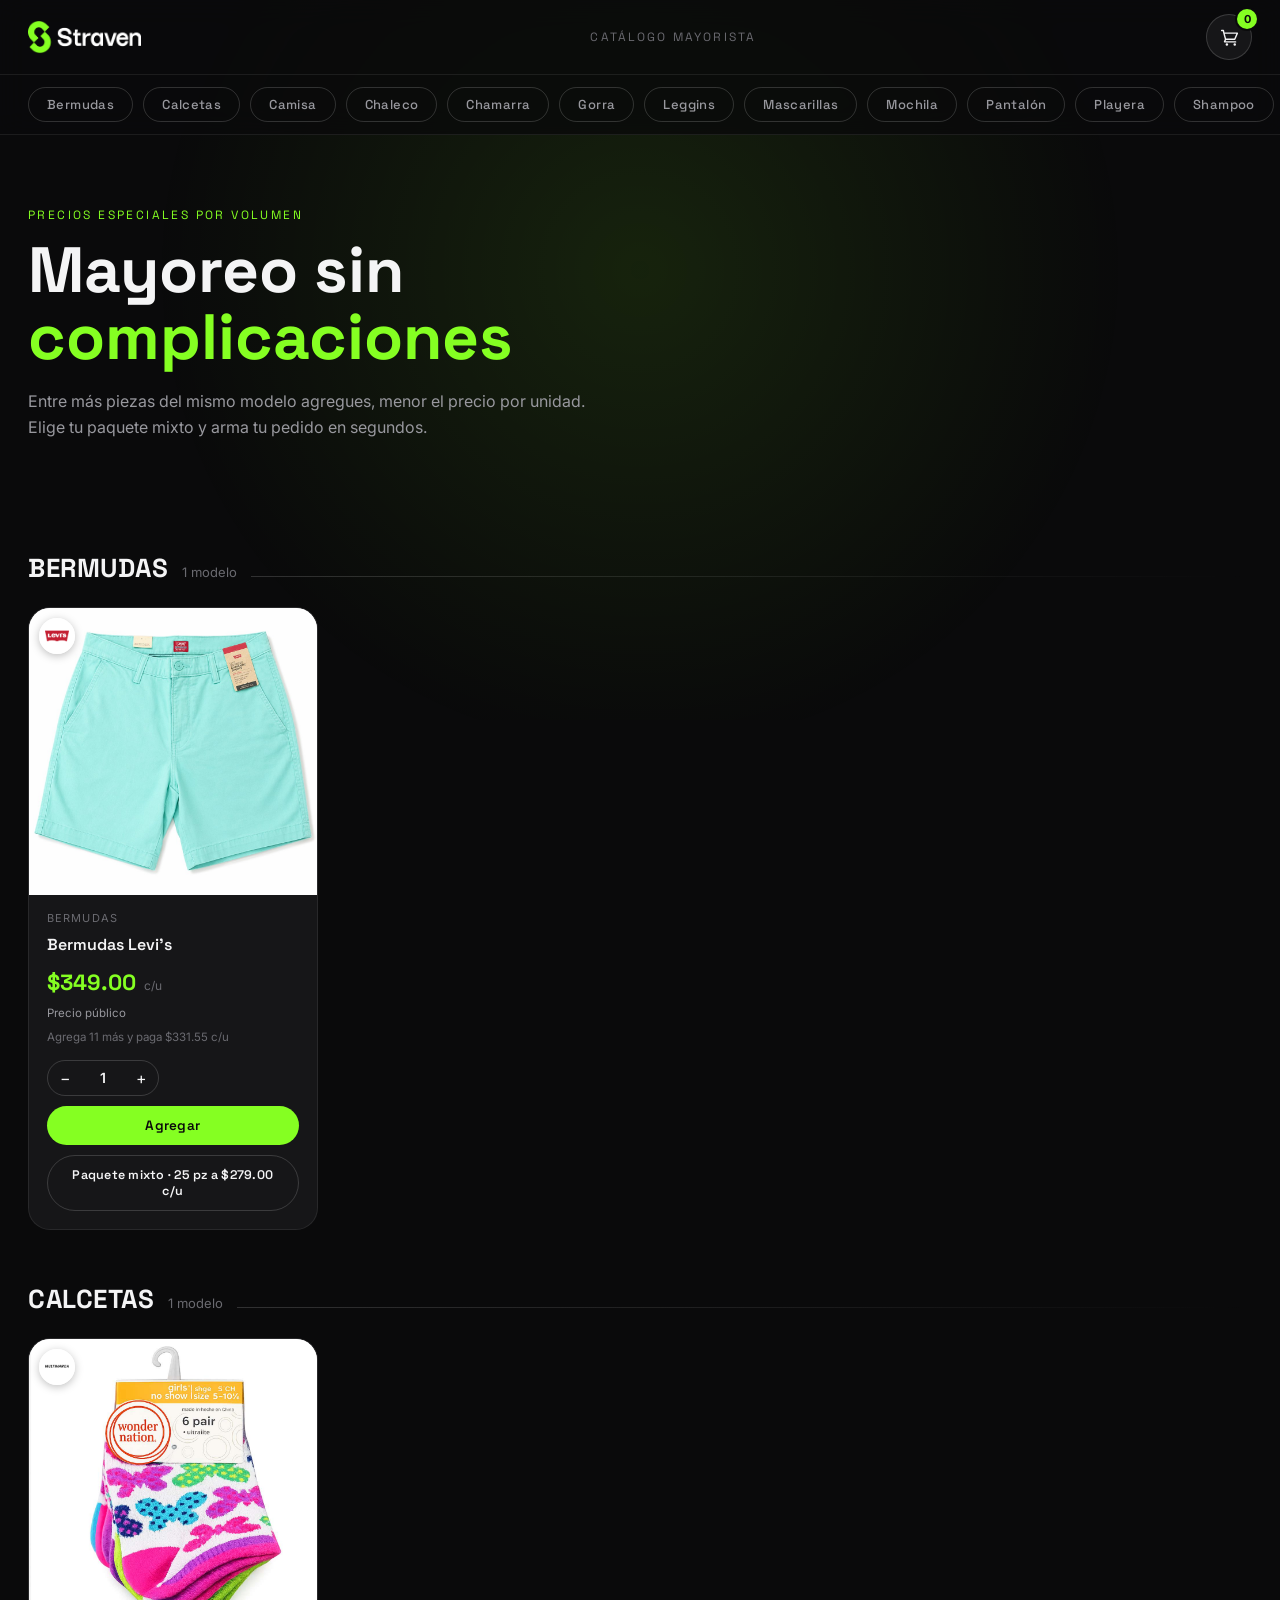
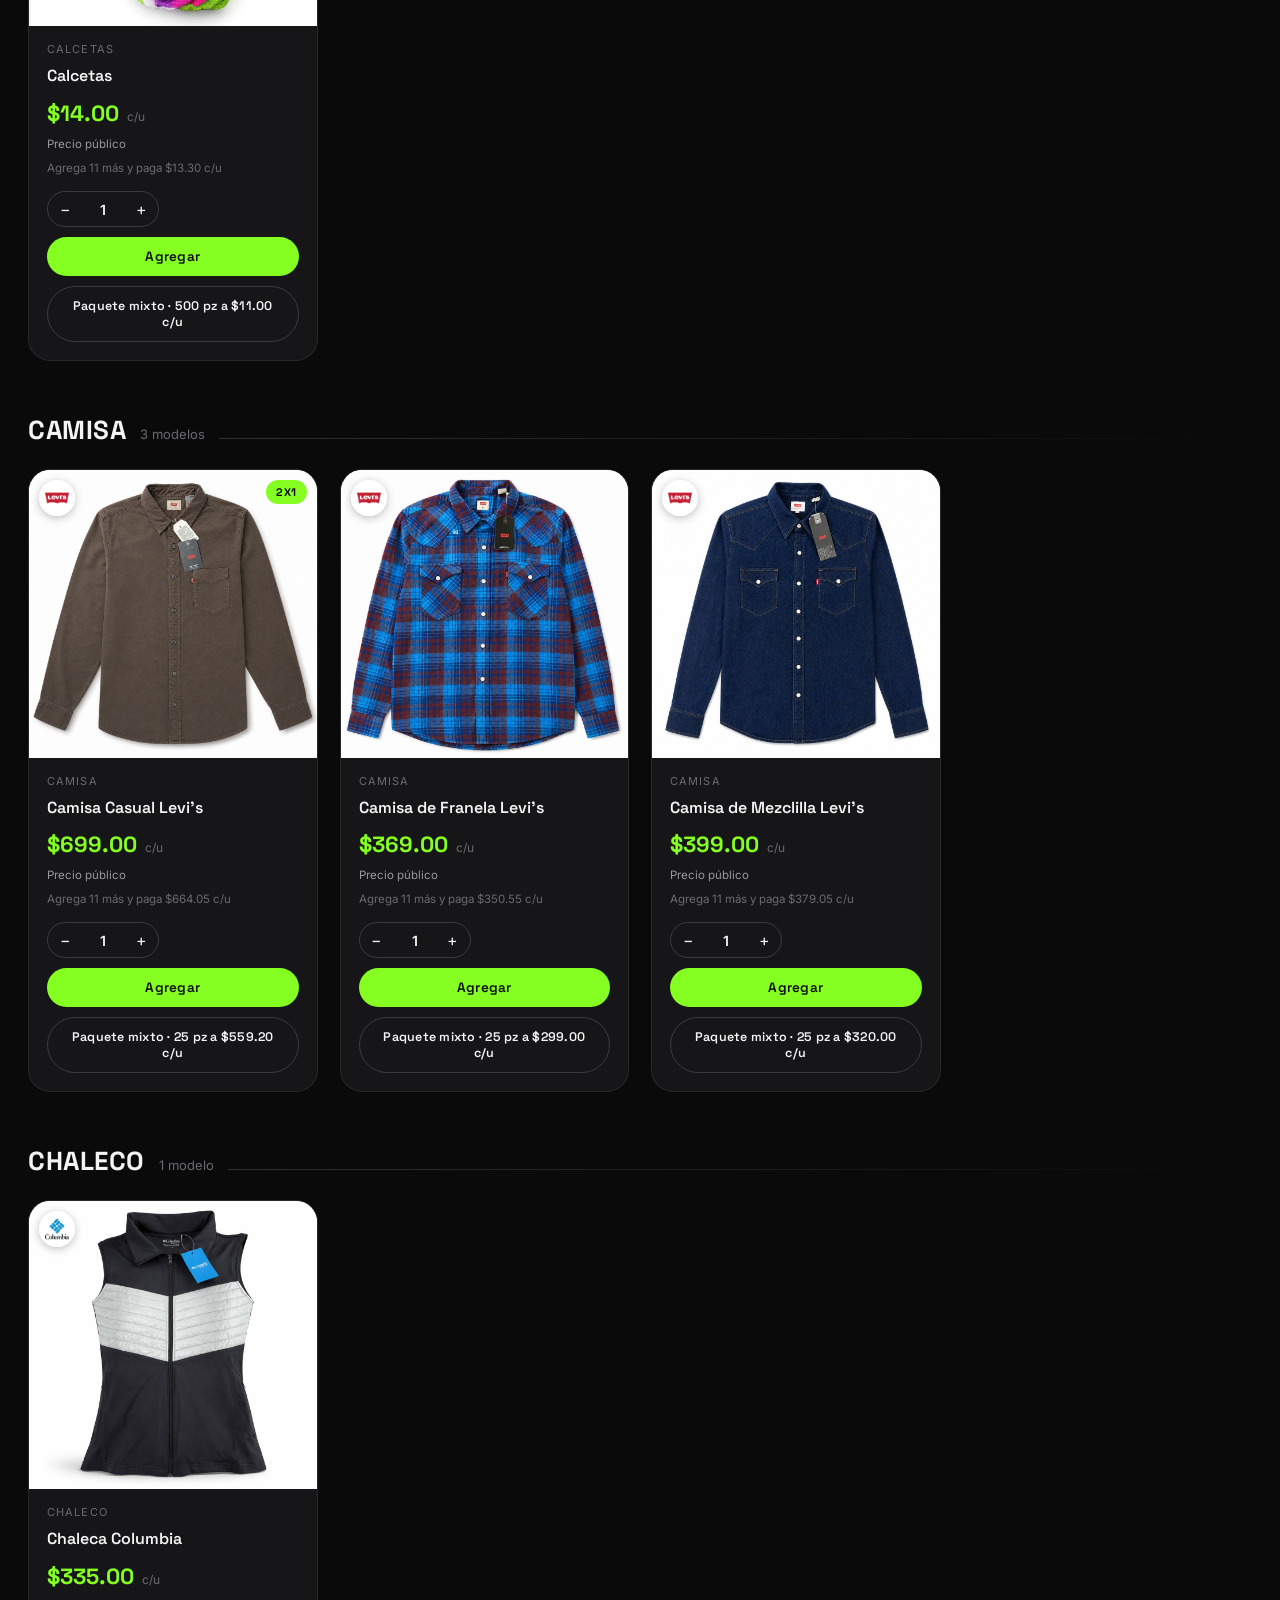
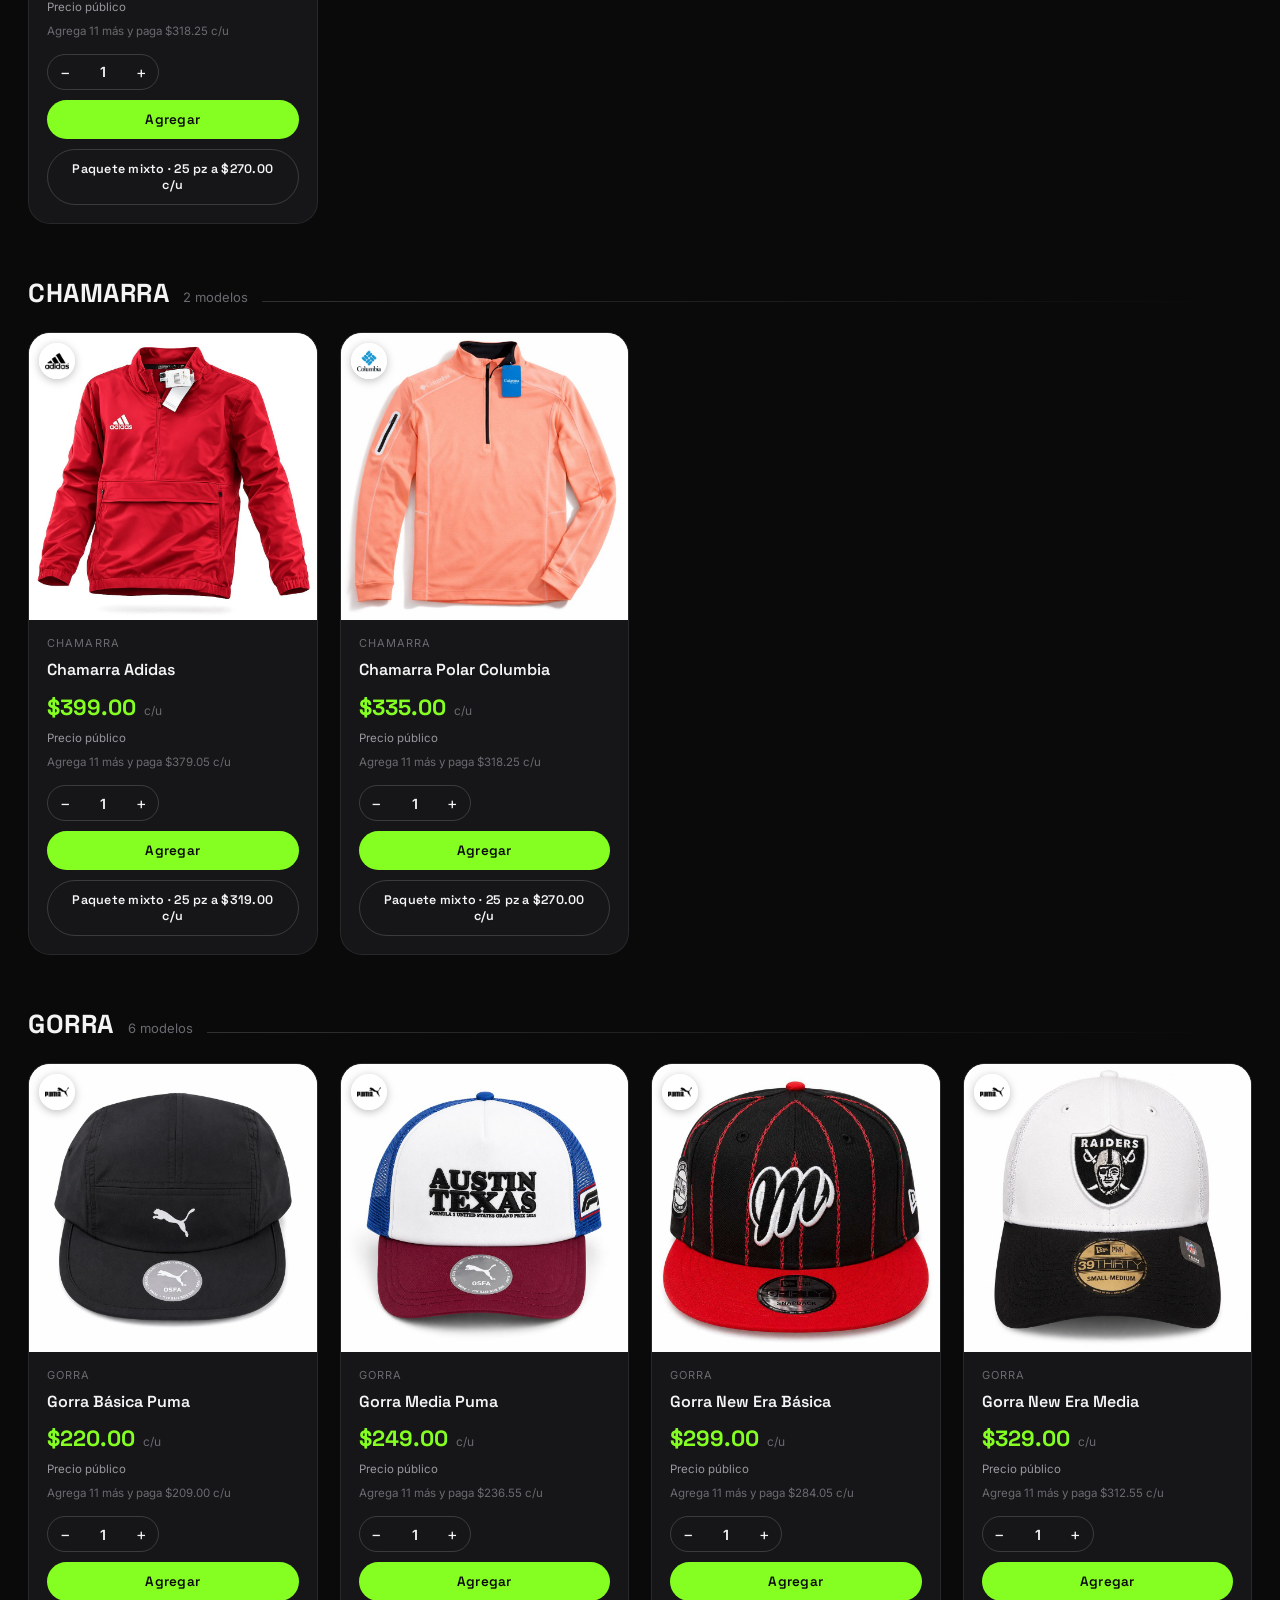
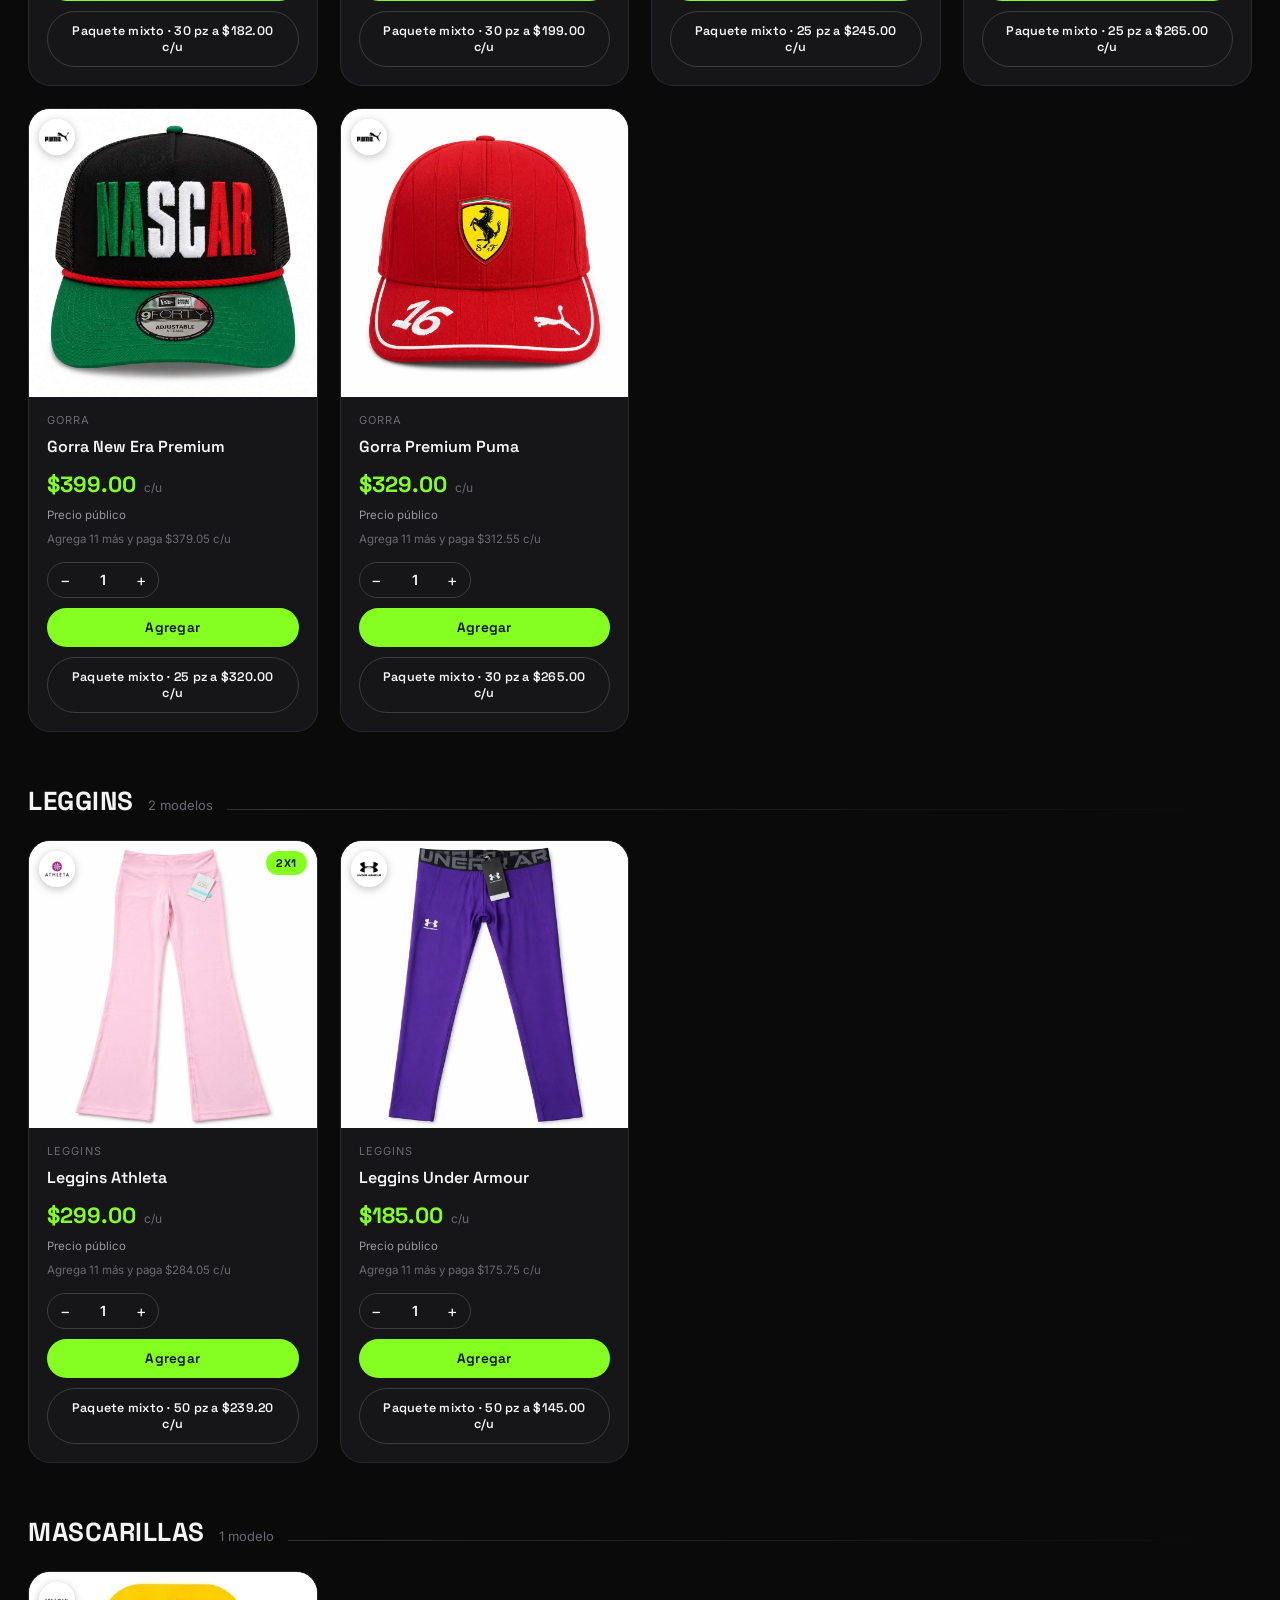
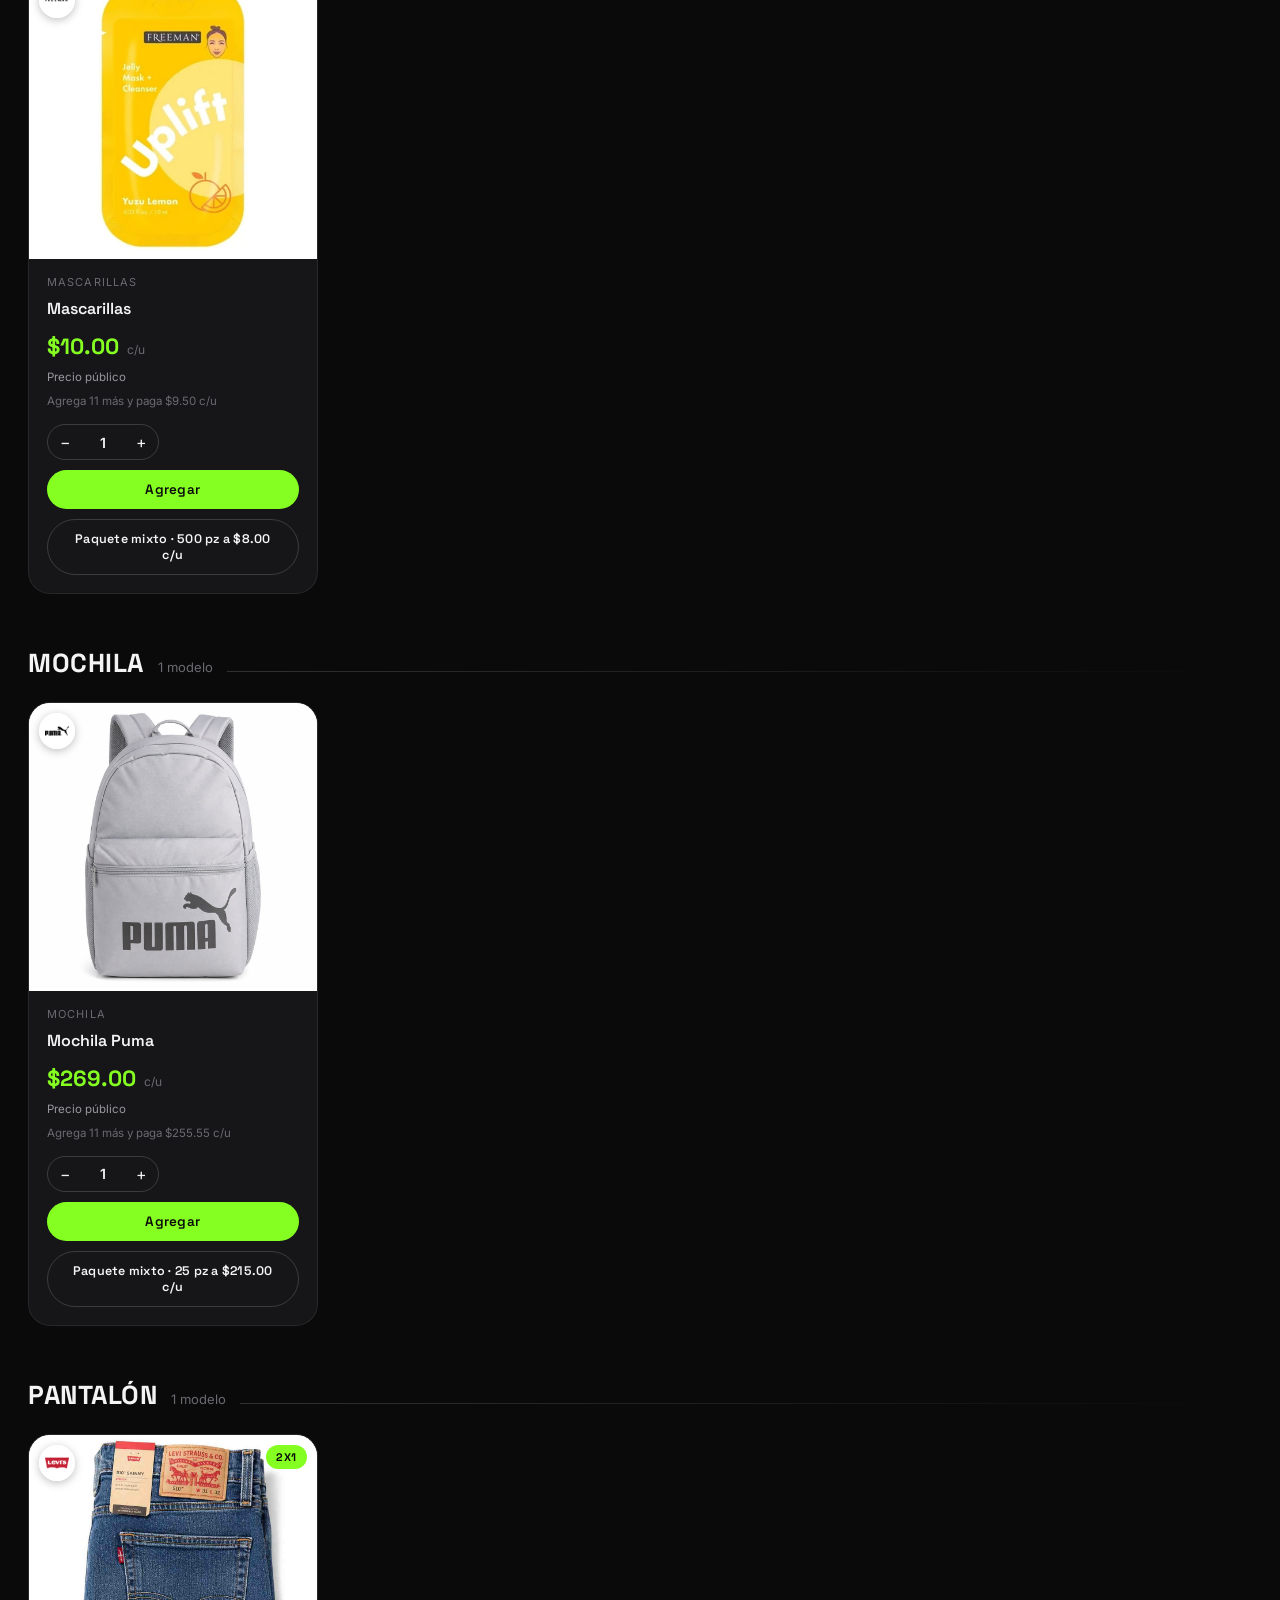
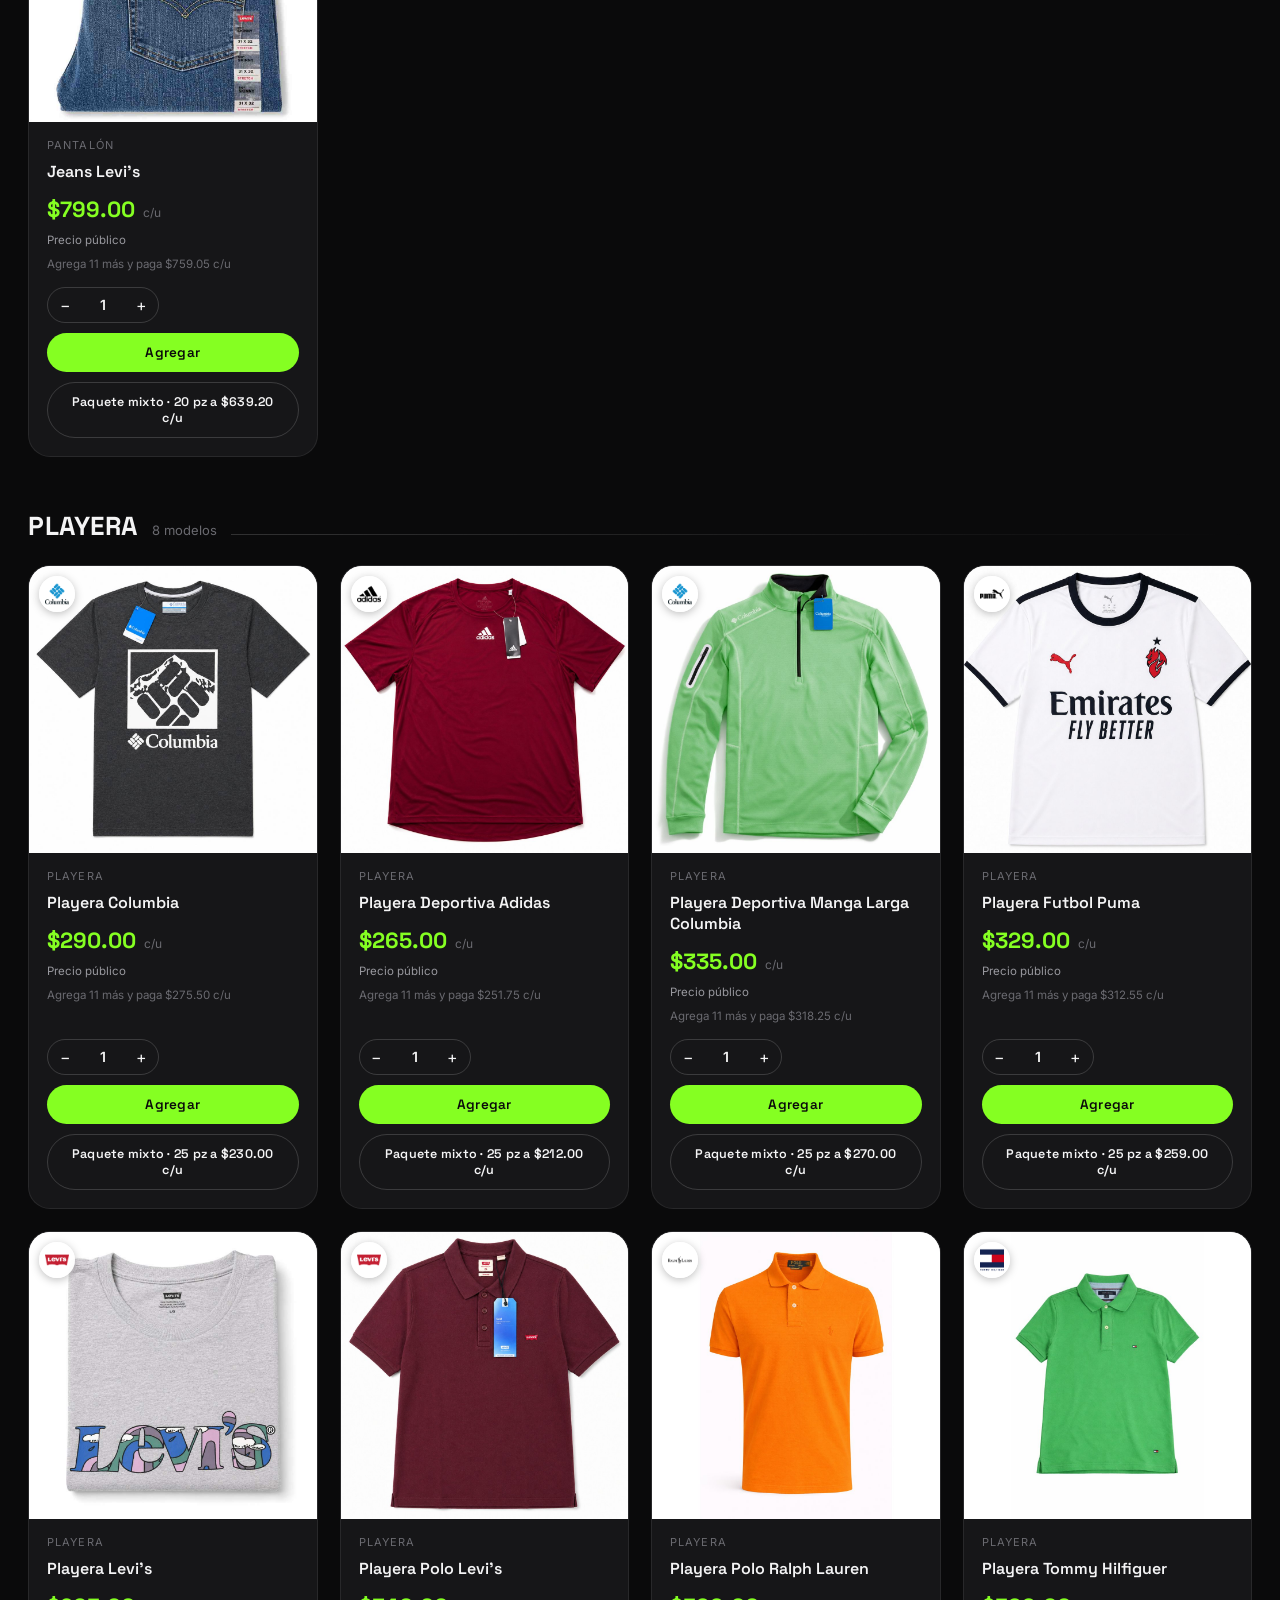
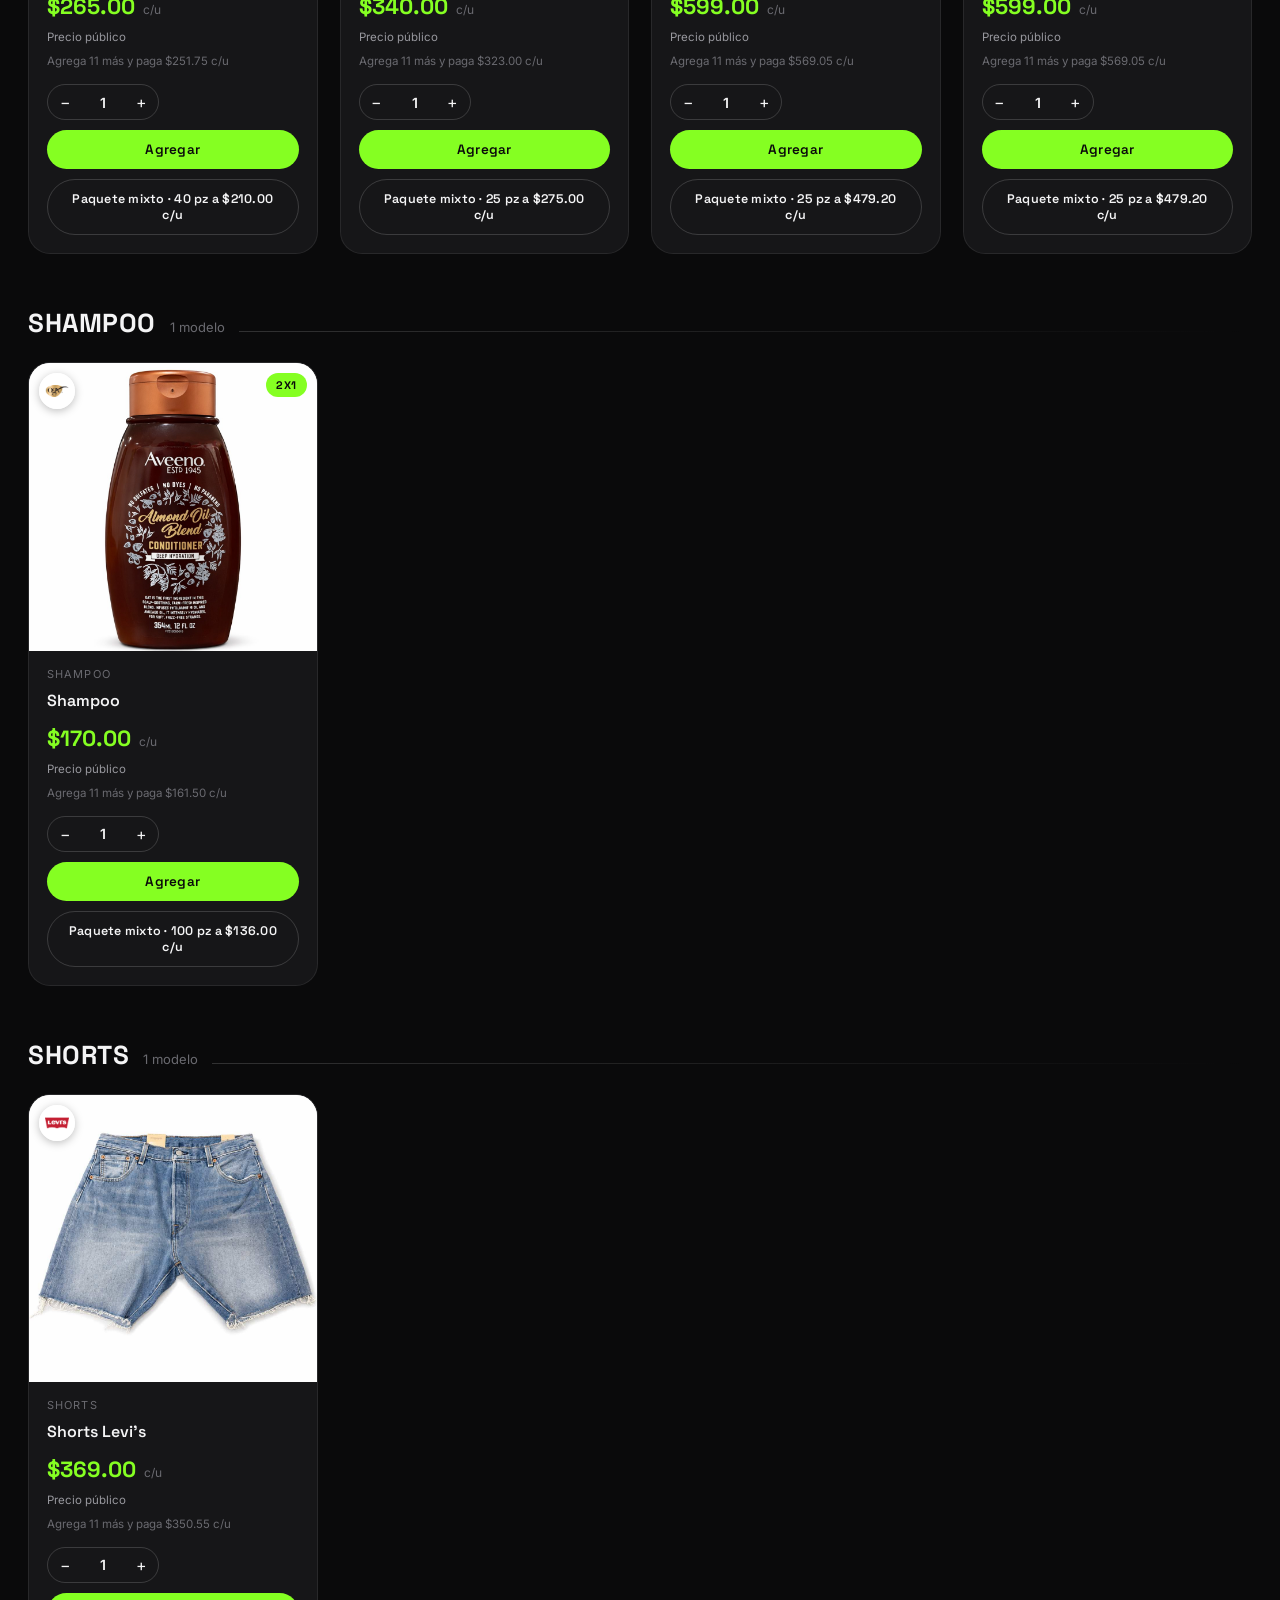
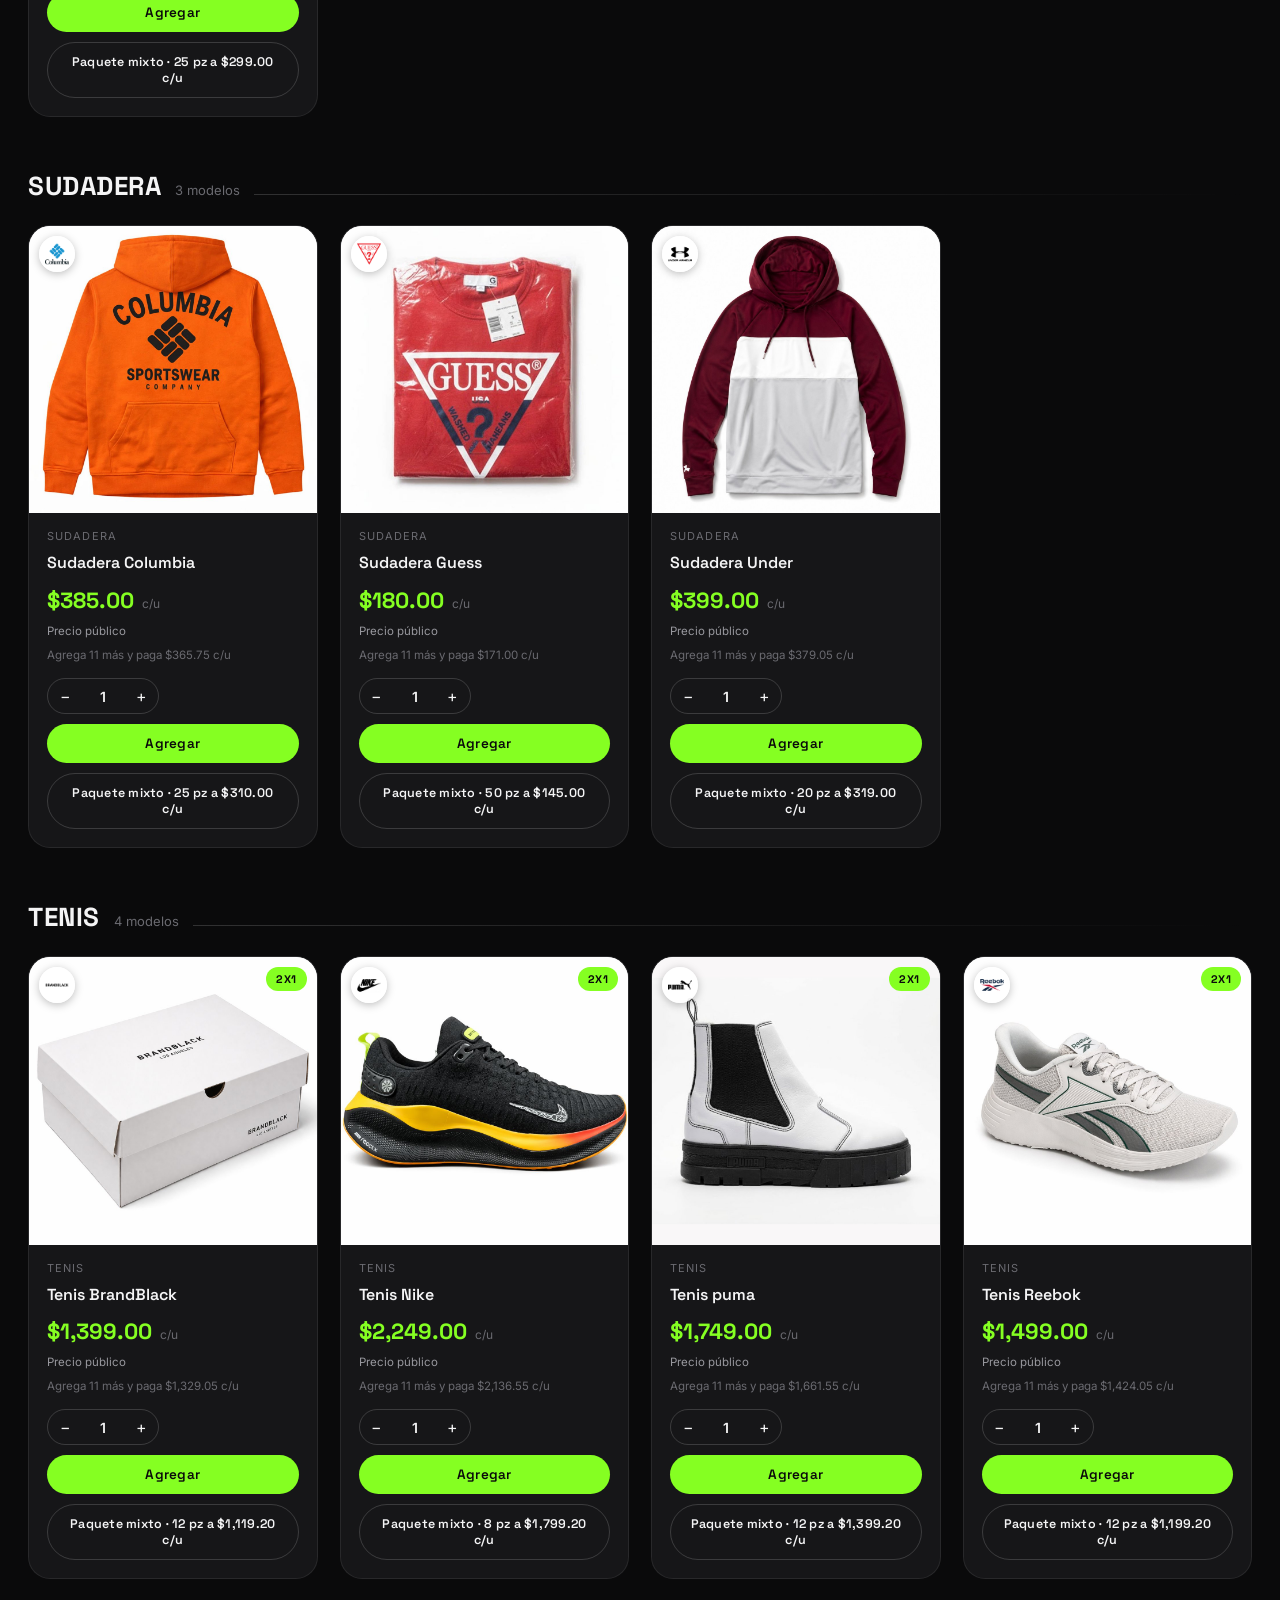
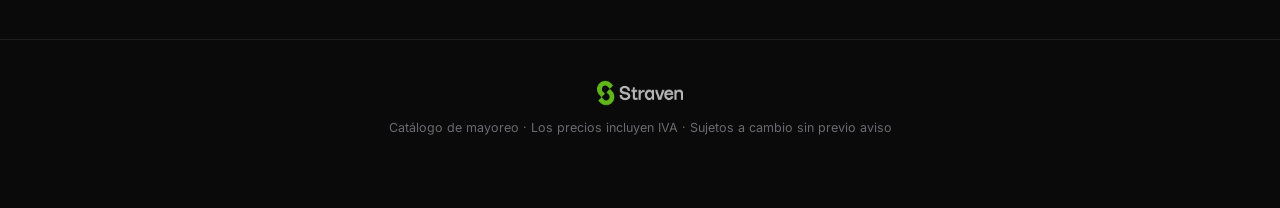
==== index.html @ e2a7aacb "Sitio Straven: catálogo mayorista completo" ====
<!DOCTYPE html>
<html lang="es">
<head>
<meta charset="UTF-8">
<meta name="viewport" content="width=device-width, initial-scale=1.0">
<title>Straven — Catálogo Mayorista</title>
<link rel="icon" href="imgs/logo.webp">
<link rel="preconnect" href="https://fonts.googleapis.com">
<link rel="preconnect" href="https://fonts.gstatic.com" crossorigin>
<link href="https://fonts.googleapis.com/css2?family=Space+Grotesk:wght@400;500;600;700&family=Inter:wght@400;500;600;700;800&display=swap" rel="stylesheet">
<link rel="stylesheet" href="css/styles.css">
</head>
<body>

<!-- ===== HEADER ===== -->
<header class="site-header" id="top">
  <div class="header-inner">
    <a href="#top" class="brand">
      <img src="imgs/logo.webp" alt="Straven" class="brand-logo">
    </a>
    <div class="header-tagline">Catálogo Mayorista</div>
    <div class="header-actions">
      <button class="cart-toggle" id="cartToggle" aria-label="Abrir carrito">
        <svg viewBox="0 0 24 24" fill="none" xmlns="http://www.w3.org/2000/svg" class="cart-icon">
          <path d="M3 4H5L5.6 7M5.6 7H21L18 14H7.5M5.6 7L7.5 14M7.5 14L6.3 17H19" stroke="currentColor" stroke-width="1.6" stroke-linecap="round" stroke-linejoin="round"/>
          <circle cx="9" cy="20" r="1.4" fill="currentColor"/>
          <circle cx="18" cy="20" r="1.4" fill="currentColor"/>
        </svg>
        <span class="cart-count" id="cartCount">0</span>
      </button>
    </div>
  </div>
  <nav class="cat-nav" id="catNav" aria-label="Categorías">
    <div class="cat-nav-inner" id="catNavInner"></div>
  </nav>
</header>

<!-- ===== HERO ===== -->
<section class="hero">
  <div class="hero-content">
    <p class="hero-kicker">Precios especiales por volumen</p>
    <h1 class="hero-title">Mayoreo sin <span class="accent">complicaciones</span></h1>
    <p class="hero-sub">Entre más piezas del mismo modelo agregues, menor el precio por unidad. Elige tu paquete mixto y arma tu pedido en segundos.</p>
  </div>
</section>

<!-- ===== CATALOG ===== -->
<main id="catalog"></main>

<!-- ===== FOOTER ===== -->
<footer class="site-footer">
  <img src="imgs/logo.webp" alt="Straven" class="footer-logo">
  <p>Catálogo de mayoreo · Los precios incluyen IVA · Sujetos a cambio sin previo aviso</p>
</footer>

<!-- ===== PRODUCT MODAL ===== -->
<div class="modal-overlay" id="modalOverlay">
  <div class="modal" id="productModal" role="dialog" aria-modal="true">
    <button class="modal-close" id="modalClose" aria-label="Cerrar">&times;</button>
    <div class="modal-grid">
      <div class="modal-gallery">
        <div class="gallery-main">
          <button class="gallery-arrow gallery-arrow-left" id="galleryPrev" aria-label="Anterior">&#8249;</button>
          <img src="" alt="" id="galleryMainImg">
          <button class="gallery-arrow gallery-arrow-right" id="galleryNext" aria-label="Siguiente">&#8250;</button>
        </div>
        <div class="gallery-thumbs" id="galleryThumbs"></div>
      </div>
      <div class="modal-info">
        <div class="modal-brand-row">
          <img src="" alt="" id="modalBrandLogo" class="modal-brand-logo">
          <span class="modal-category" id="modalCategory"></span>
        </div>
        <h2 class="modal-title" id="modalTitle"></h2>
        <span class="modal-promo" id="modalPromo"></span>

        <table class="price-tiers" id="priceTiers">
          <tbody></tbody>
        </table>

        <div class="modal-current-price">
          <span class="modal-price-label">Tu precio actual</span>
          <span class="modal-price-value" id="modalCurrentPrice">$0.00 <small>c/u</small></span>
        </div>
        <p class="modal-upsell" id="modalUpsell"></p>

        <div class="modal-qty-row">
          <div class="stepper">
            <button class="step-btn" id="modalQtyMinus" aria-label="Restar">−</button>
            <input type="number" id="modalQtyInput" value="1" min="1">
            <button class="step-btn" id="modalQtyPlus" aria-label="Sumar">+</button>
          </div>
          <button class="btn btn-primary" id="modalAddBtn">Agregar al carrito</button>
        </div>

        <button class="btn btn-mixed" id="modalMixedBtn"></button>
      </div>
    </div>
  </div>
</div>

<!-- ===== CART DRAWER ===== -->
<div class="cart-overlay" id="cartOverlay"></div>
<aside class="cart-drawer" id="cartDrawer" aria-label="Carrito de compras">
  <div class="cart-header">
    <h2>Tu pedido</h2>
    <button class="cart-close" id="cartClose" aria-label="Cerrar carrito">&times;</button>
  </div>
  <div class="cart-items" id="cartItems">
    <div class="cart-empty" id="cartEmpty">
      <p>Tu carrito está vacío.</p>
      <p class="cart-empty-sub">Agrega productos para armar tu pedido de mayoreo.</p>
    </div>
  </div>
  <div class="cart-footer">
    <div class="cart-total-row">
      <span>Total</span>
      <span id="cartTotal">$0.00</span>
    </div>
    <button class="btn btn-primary btn-block" id="cartWhatsappBtn">Enviar pedido por WhatsApp</button>
    <button class="btn-text" id="cartClearBtn">Vaciar carrito</button>
  </div>
</aside>

<div class="toast" id="toast"></div>

<script src="js/data.js"></script>
<script src="js/app.js"></script>
</body>
</html>
---- css/styles.css ----
/* ============================================================
   STRAVEN — Catálogo Mayorista — Premium Dark Theme
   ============================================================ */

:root{
  --bg: #0a0a0b;
  --bg-soft: #111113;
  --card: #16161850;
  --card-solid: #161618;
  --border: rgba(255,255,255,0.08);
  --border-strong: rgba(255,255,255,0.16);
  --text: #f4f4f5;
  --text-dim: #98989e;
  --text-faint: #6a6a70;
  --accent: #85ff22;
  --accent-dim: #85ff221a;
  --accent-glow: #85ff2255;
  --danger: #ff4d4d;
  --radius-lg: 22px;
  --radius-md: 14px;
  --radius-sm: 9px;
  --font-display: 'Space Grotesk', 'Inter', sans-serif;
  --font-body: 'Inter', sans-serif;
}

*{ box-sizing: border-box; }
html{ scroll-behavior: smooth; }
body{
  margin:0;
  background: var(--bg);
  color: var(--text);
  font-family: var(--font-body);
  -webkit-font-smoothing: antialiased;
  overflow-x: hidden;
}
img{ max-width:100%; display:block; }
a{ color: inherit; text-decoration:none; }
button{ font-family: inherit; cursor:pointer; }

/* subtle noise / glow backdrop */
body::before{
  content:"";
  position: fixed;
  top:-20%; left:50%;
  width:1200px; height:900px;
  transform: translateX(-50%);
  background: radial-gradient(circle, var(--accent-dim) 0%, transparent 65%);
  pointer-events:none;
  z-index:0;
}

/* ===================== HEADER ===================== */
.site-header{
  position: sticky; top:0; z-index: 60;
  background: rgba(10,10,11,0.82);
  backdrop-filter: blur(14px) saturate(140%);
  border-bottom: 1px solid var(--border);
}
.header-inner{
  max-width: 1320px; margin:0 auto;
  display:flex; align-items:center; justify-content:space-between;
  padding: 14px 28px;
  gap: 20px;
}
.brand{ display:flex; align-items:center; }
.brand-logo{ height: 34px; width:auto; }
.header-tagline{
  font-family: var(--font-display);
  font-size: 12px; letter-spacing: 0.18em; text-transform: uppercase;
  color: var(--text-faint);
  display:none;
}
@media(min-width:720px){ .header-tagline{ display:block; } }

.header-actions{ display:flex; align-items:center; gap:14px; }
.cart-toggle{
  position:relative;
  background: var(--card-solid);
  border:1px solid var(--border-strong);
  border-radius: 999px;
  width:46px; height:46px;
  display:flex; align-items:center; justify-content:center;
  color: var(--text);
  transition: border-color .2s, transform .15s;
}
.cart-toggle:hover{ border-color: var(--accent); transform: translateY(-1px); }
.cart-icon{ width:21px; height:21px; }
.cart-count{
  position:absolute; top:-6px; right:-6px;
  background: var(--accent); color:#0a0a0b;
  font-size:11px; font-weight:700;
  width:20px; height:20px; border-radius:50%;
  display:flex; align-items:center; justify-content:center;
  box-shadow: 0 0 0 2px var(--bg);
}

.cat-nav{
  border-top: 1px solid var(--border);
  overflow-x:auto;
  scrollbar-width:none;
}
.cat-nav::-webkit-scrollbar{ display:none; }
.cat-nav-inner{
  max-width:1320px; margin:0 auto;
  display:flex; gap:10px;
  padding: 12px 28px;
  white-space:nowrap;
}
.cat-pill{
  font-family: var(--font-display);
  font-size: 13px; font-weight:500;
  letter-spacing:.03em;
  padding: 8px 18px;
  border-radius:999px;
  border:1px solid var(--border-strong);
  color: var(--text-dim);
  background: transparent;
  transition: all .18s;
  flex-shrink:0;
}
.cat-pill:hover{ color: var(--text); border-color: var(--text-dim); }
.cat-pill.active{
  background: var(--accent);
  color: #0a0a0b;
  border-color: var(--accent);
}

/* ===================== HERO ===================== */
.hero{
  position:relative; z-index:1;
  max-width: 1320px; margin: 0 auto;
  padding: 72px 28px 48px;
}
.hero-kicker{
  font-family: var(--font-display);
  text-transform: uppercase; letter-spacing:.2em; font-size:12px;
  color: var(--accent); margin:0 0 14px;
}
.hero-title{
  font-family: var(--font-display);
  font-size: clamp(34px, 6vw, 64px);
  line-height:1.05; font-weight:700;
  margin: 0 0 18px; max-width: 820px;
}
.hero-title .accent{ color: var(--accent); }
.hero-sub{
  color: var(--text-dim); font-size: 16px; line-height:1.6;
  max-width: 560px; margin:0;
}

/* ===================== CATALOG / SECTIONS ===================== */
#catalog{ position:relative; z-index:1; max-width:1320px; margin:0 auto; padding: 10px 28px 60px; }
.cat-section{ padding-top: 52px; scroll-margin-top: 130px; }
.cat-section-head{
  display:flex; align-items:baseline; gap:14px;
  margin-bottom: 22px;
}
.cat-section-title{
  font-family: var(--font-display);
  font-size: 26px; font-weight:700; text-transform:uppercase; letter-spacing:.02em;
  margin:0;
}
.cat-section-count{ color: var(--text-faint); font-size:13px; }
.cat-section-rule{ flex:1; height:1px; background: linear-gradient(90deg, var(--border-strong), transparent); }

.product-grid{
  display:grid;
  grid-template-columns: repeat(auto-fill, minmax(252px, 1fr));
  gap: 22px;
}

/* ===================== PRODUCT CARD ===================== */
.product-card{
  background: var(--card-solid);
  border:1px solid var(--border);
  border-radius: var(--radius-lg);
  overflow:hidden;
  transition: transform .22s ease, border-color .22s ease, box-shadow .22s ease;
  display:flex; flex-direction:column;
}
.product-card:hover{
  transform: translateY(-5px);
  border-color: var(--accent-glow);
  box-shadow: 0 18px 40px -12px rgba(0,0,0,0.6), 0 0 0 1px var(--accent-glow);
}
.card-media{
  position:relative;
  background: #ffffff;
  aspect-ratio: 1/1;
  cursor:pointer;
  overflow:hidden;
}
.card-media img{
  width:100%; height:100%; object-fit:contain;
  transition: transform .35s ease;
}
.product-card:hover .card-media img{ transform: scale(1.045); }

.badge-brand{
  position:absolute; top:10px; left:10px;
  background: rgba(255,255,255,0.92);
  border-radius: 999px;
  width:36px; height:36px;
  display:flex; align-items:center; justify-content:center;
  padding:6px;
  box-shadow: 0 2px 8px rgba(0,0,0,0.25);
}
.badge-brand img{ width:100%; height:100%; object-fit:contain; }

.badge-promo{
  position:absolute; top:10px; right:10px;
  background: var(--accent);
  color:#0a0a0b;
  font-family: var(--font-display);
  font-weight:700; font-size:11px; letter-spacing:.04em;
  padding: 5px 10px;
  border-radius: 999px;
  text-transform:uppercase;
}

.card-body{ padding: 16px 18px 18px; display:flex; flex-direction:column; gap:10px; flex:1; }
.card-category{ font-size:11px; text-transform:uppercase; letter-spacing:.1em; color: var(--text-faint); }
.card-title{
  font-family: var(--font-display); font-weight:600; font-size:16px;
  margin:0; cursor:pointer; line-height:1.3;
}
.card-title:hover{ color: var(--accent); }

.card-price-row{ display:flex; align-items:baseline; gap:8px; margin-top:2px; }
.card-price{ font-family: var(--font-display); font-size:22px; font-weight:700; color: var(--accent); }
.card-price-unit{ font-size:12px; color: var(--text-faint); }
.card-price-tier{ font-size:11.5px; color: var(--text-dim); margin:0; }
.card-upsell{ font-size:11.5px; color: var(--text-faint); margin:0; min-height:14px; }

.card-actions{ margin-top:auto; display:flex; flex-direction:column; gap:10px; padding-top:6px; }
.stepper{
  display:flex; align-items:center;
  border:1px solid var(--border-strong);
  border-radius: 999px;
  overflow:hidden;
  width: fit-content;
}
.step-btn{
  background:transparent; border:none; color: var(--text);
  width:34px; height:34px; font-size:16px;
  display:flex; align-items:center; justify-content:center;
  transition: background .15s;
}
.step-btn:hover{ background: var(--border); }
.stepper input{
  width:42px; text-align:center; background:transparent; border:none; color:var(--text);
  font-family: var(--font-body); font-size:14px; font-weight:600;
  -moz-appearance: textfield;
}
.stepper input::-webkit-outer-spin-button,
.stepper input::-webkit-inner-spin-button{ -webkit-appearance:none; margin:0; }

.card-buttons{ display:flex; gap:8px; }

.btn{
  font-family: var(--font-display);
  font-weight:600; font-size:13.5px; letter-spacing:.02em;
  border-radius:999px; border:none;
  padding: 11px 18px;
  transition: transform .15s, box-shadow .15s, background .15s;
}
.btn-primary{ background: var(--accent); color:#0a0a0b; flex:1; }
.btn-primary:hover{ box-shadow: 0 6px 18px -4px var(--accent-glow); transform: translateY(-1px); }
.btn-mixed{
  background: transparent; color: var(--text);
  border:1px solid var(--border-strong);
  width:100%; text-align:center;
  font-size:12.5px;
}
.btn-mixed:hover{ border-color: var(--accent); color: var(--accent); }
.btn-block{ width:100%; }
.btn-text{
  background:none; border:none; color: var(--text-faint);
  font-size:12.5px; text-decoration:underline;
  width:100%; text-align:center; padding: 8px;
}
.btn-text:hover{ color: var(--text-dim); }

/* ===================== FOOTER ===================== */
.site-footer{
  position:relative; z-index:1;
  border-top:1px solid var(--border);
  padding: 40px 28px 60px;
  text-align:center;
  color: var(--text-faint);
  font-size:12.5px;
}
.footer-logo{ height:26px; margin:0 auto 14px; opacity:.7; }

/* ===================== MODAL ===================== */
.modal-overlay{
  position:fixed; inset:0; z-index:100;
  background: rgba(5,5,6,0.78);
  backdrop-filter: blur(6px);
  display:flex; align-items:center; justify-content:center;
  padding: 24px;
  opacity:0; visibility:hidden;
  transition: opacity .25s ease;
}
.modal-overlay.open{ opacity:1; visibility:visible; }
.modal{
  background: var(--bg-soft);
  border:1px solid var(--border-strong);
  border-radius: var(--radius-lg);
  max-width: 980px; width:100%;
  max-height: 88vh;
  overflow:auto;
  position:relative;
  transform: translateY(18px) scale(.98);
  transition: transform .25s ease;
}
.modal-overlay.open .modal{ transform: translateY(0) scale(1); }
.modal-close{
  position:absolute; top:16px; right:16px; z-index:5;
  background: rgba(0,0,0,0.5); color:#fff;
  border:1px solid var(--border-strong);
  width:38px; height:38px; border-radius:50%;
  font-size:22px; line-height:1;
  display:flex; align-items:center; justify-content:center;
}
.modal-close:hover{ border-color: var(--accent); color: var(--accent); }

.modal-grid{ display:grid; grid-template-columns: 1.1fr 1fr; }
@media(max-width:760px){ .modal-grid{ grid-template-columns: 1fr; } }

.modal-gallery{ background:#fff; display:flex; flex-direction:column; }
.gallery-main{ position:relative; aspect-ratio:1/1; }
.gallery-main img{ width:100%; height:100%; object-fit:contain; }
.gallery-arrow{
  position:absolute; top:50%; transform:translateY(-50%);
  background: rgba(10,10,11,0.55); color:#fff;
  border:none; width:40px; height:40px; border-radius:50%;
  font-size:22px; display:flex; align-items:center; justify-content:center;
}
.gallery-arrow:hover{ background: var(--accent); color:#0a0a0b; }
.gallery-arrow-left{ left:12px; }
.gallery-arrow-right{ right:12px; }
.gallery-thumbs{
  display:flex; gap:8px; padding:12px; overflow-x:auto;
  background:#f4f4f4;
}
.gallery-thumbs img{
  width:58px; height:58px; object-fit:contain; background:#fff;
  border-radius:8px; border:2px solid transparent; cursor:pointer; flex-shrink:0;
}
.gallery-thumbs img.active{ border-color: var(--accent); }

.modal-info{ padding: 30px 32px 36px; display:flex; flex-direction:column; }
.modal-brand-row{ display:flex; align-items:center; gap:10px; margin-bottom:14px; }
.modal-brand-logo{ width:30px; height:30px; object-fit:contain; background:#fff; border-radius:50%; padding:5px; }
.modal-category{ font-size:11.5px; text-transform:uppercase; letter-spacing:.12em; color: var(--text-faint); }
.modal-title{ font-family: var(--font-display); font-size:26px; margin:0 0 6px; line-height:1.2; }
.modal-promo{
  display:inline-block; background: var(--accent); color:#0a0a0b;
  font-family: var(--font-display); font-weight:700; font-size:11px;
  padding:4px 10px; border-radius:999px; text-transform:uppercase;
  margin-bottom:16px;
}
.modal-promo:empty{ display:none; }

.price-tiers{ width:100%; border-collapse:collapse; margin: 6px 0 18px; font-size:13px; }
.price-tiers td{ padding:8px 4px; border-bottom:1px solid var(--border); color: var(--text-dim); }
.price-tiers td:last-child{ text-align:right; font-weight:600; color: var(--text); font-family: var(--font-display); }
.price-tiers tr.tier-active td{ color: var(--accent); }
.price-tiers tr.tier-active td:last-child{ color: var(--accent); }

.modal-current-price{
  display:flex; align-items:center; justify-content:space-between;
  background: var(--accent-dim);
  border:1px solid var(--accent-glow);
  border-radius: var(--radius-md);
  padding: 14px 18px; margin-bottom:8px;
}
.modal-price-label{ font-size:12.5px; color: var(--text-dim); }
.modal-price-value{ font-family: var(--font-display); font-size:24px; font-weight:700; color: var(--accent); }
.modal-price-value small{ font-size:12px; color: var(--text-faint); font-weight:400; }
.modal-upsell{ font-size:12px; color: var(--text-faint); margin: 0 0 20px; min-height:14px; }

.modal-qty-row{ display:flex; gap:12px; margin-bottom:12px; }
.modal-qty-row .stepper{ flex-shrink:0; }
.modal-qty-row input{ width:50px; }

/* ===================== CART DRAWER ===================== */
.cart-overlay{
  position:fixed; inset:0; z-index:90;
  background: rgba(5,5,6,0.6);
  opacity:0; visibility:hidden; transition: opacity .25s;
}
.cart-overlay.open{ opacity:1; visibility:visible; }

.cart-drawer{
  position:fixed; top:0; right:0; height:100vh; z-index:95;
  width: min(420px, 100vw);
  background: var(--bg-soft);
  border-left:1px solid var(--border-strong);
  display:flex; flex-direction:column;
  transform: translateX(100%);
  transition: transform .3s ease;
}
.cart-drawer.open{ transform: translateX(0); }

.cart-header{
  display:flex; align-items:center; justify-content:space-between;
  padding: 22px 24px; border-bottom:1px solid var(--border);
}
.cart-header h2{ font-family: var(--font-display); font-size:19px; margin:0; }
.cart-close{
  background:transparent; border:none; color: var(--text-dim); font-size:24px;
}
.cart-close:hover{ color: var(--accent); }

.cart-items{ flex:1; overflow-y:auto; padding: 10px 24px; }
.cart-empty{ text-align:center; padding: 60px 10px; color: var(--text-faint); }
.cart-empty p{ margin:4px 0; }
.cart-empty-sub{ font-size:12.5px; }

.cart-line{
  display:grid; grid-template-columns: 56px 1fr auto; gap:12px;
  padding: 16px 0; border-bottom:1px solid var(--border);
  align-items:flex-start;
}
.cart-line img{ width:56px; height:56px; object-fit:contain; background:#fff; border-radius:8px; }
.cart-line-name{ font-size:13.5px; font-weight:600; margin:0 0 2px; line-height:1.3; }
.cart-line-tier{ font-size:11px; color: var(--text-faint); margin:0 0 8px; }
.cart-line-controls{ display:flex; align-items:center; gap:10px; }
.cart-line-controls .stepper{ transform: scale(.92); transform-origin:left; }
.cart-line-remove{ background:none; border:none; color: var(--text-faint); font-size:11.5px; text-decoration:underline; }
.cart-line-remove:hover{ color: var(--danger); }
.cart-line-amount{ text-align:right; font-family: var(--font-display); font-weight:700; font-size:14px; white-space:nowrap; }
.cart-line-unit{ display:block; font-family: var(--font-body); font-weight:400; font-size:10.5px; color: var(--text-faint); margin-top:3px; }

.cart-footer{ padding: 20px 24px 26px; border-top:1px solid var(--border); }
.cart-total-row{
  display:flex; justify-content:space-between; align-items:baseline;
  font-family: var(--font-display); font-size:15px; margin-bottom:16px;
}
#cartTotal{ font-size:23px; font-weight:700; color: var(--accent); }

/* ===================== TOAST ===================== */
.toast{
  position:fixed; bottom:28px; left:50%; transform: translateX(-50%) translateY(20px);
  background: var(--accent); color:#0a0a0b;
  font-family: var(--font-display); font-weight:600; font-size:13.5px;
  padding: 13px 22px; border-radius:999px;
  box-shadow: 0 10px 30px -8px rgba(0,0,0,0.5);
  opacity:0; pointer-events:none; transition: opacity .25s, transform .25s;
  z-index: 200;
}
.toast.show{ opacity:1; transform: translateX(-50%) translateY(0); }

/* ===================== RESPONSIVE ===================== */
@media(max-width:520px){
  .header-inner{ padding: 12px 16px; }
  .cat-nav-inner{ padding: 10px 16px; }
  .hero{ padding: 48px 16px 32px; }
  #catalog{ padding: 0 16px 50px; }
  .modal-info{ padding: 24px 20px 28px; }
  .product-grid{ grid-template-columns: repeat(auto-fill, minmax(150px,1fr)); gap:14px; }
  .card-body{ padding: 12px 14px 14px; }
  .card-price{ font-size:18px; }
}
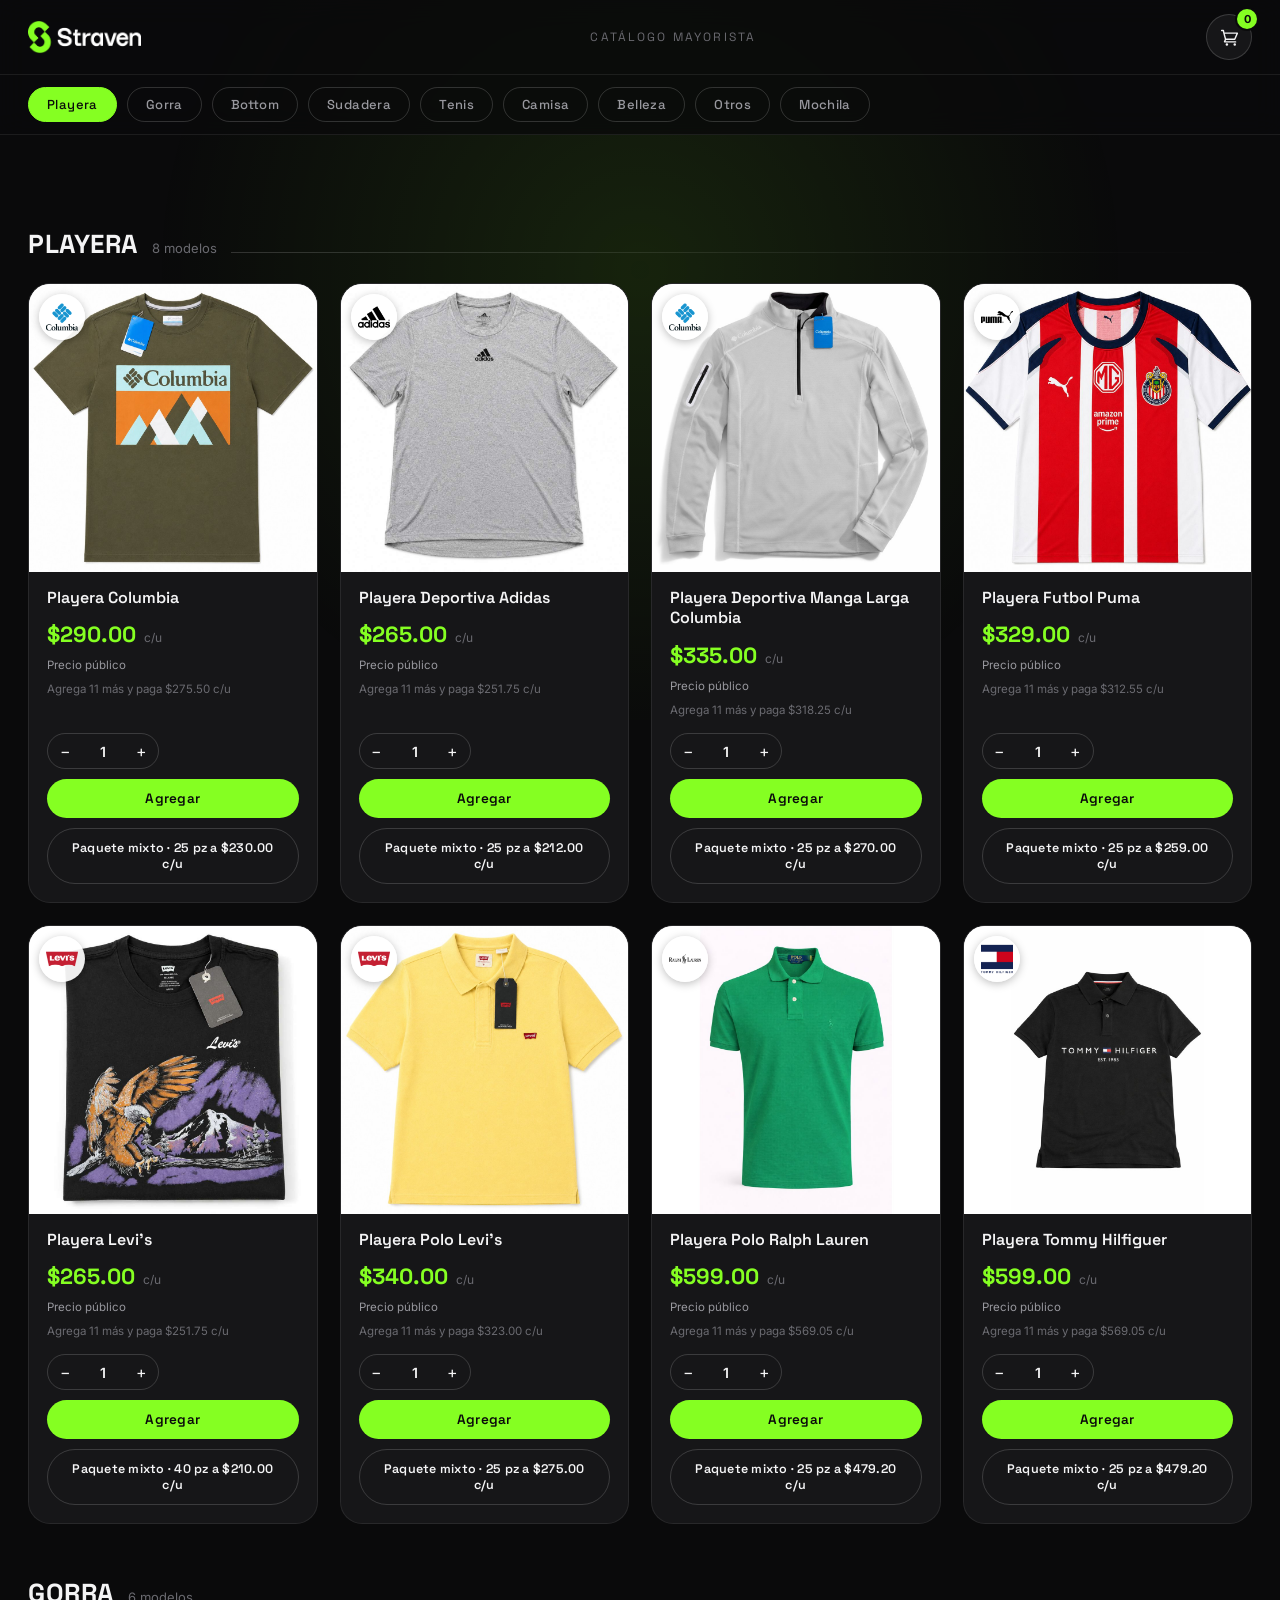
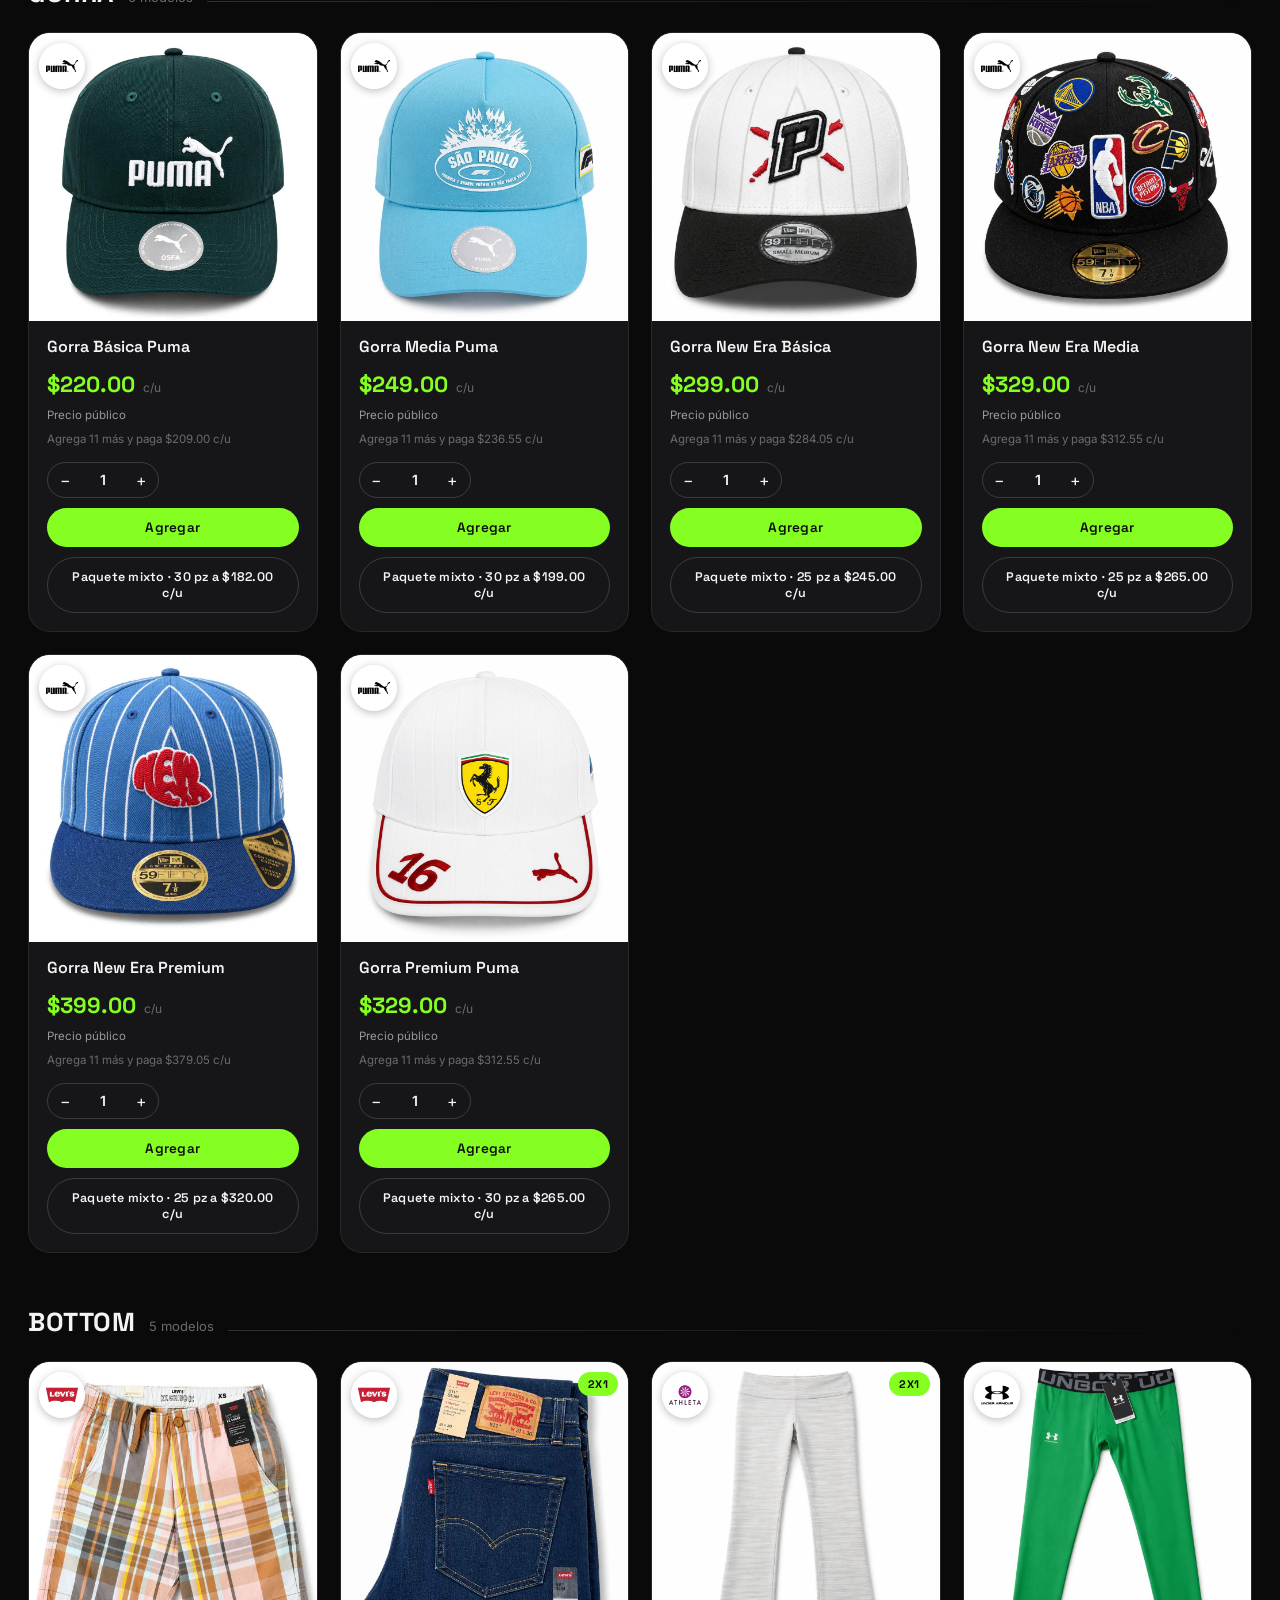
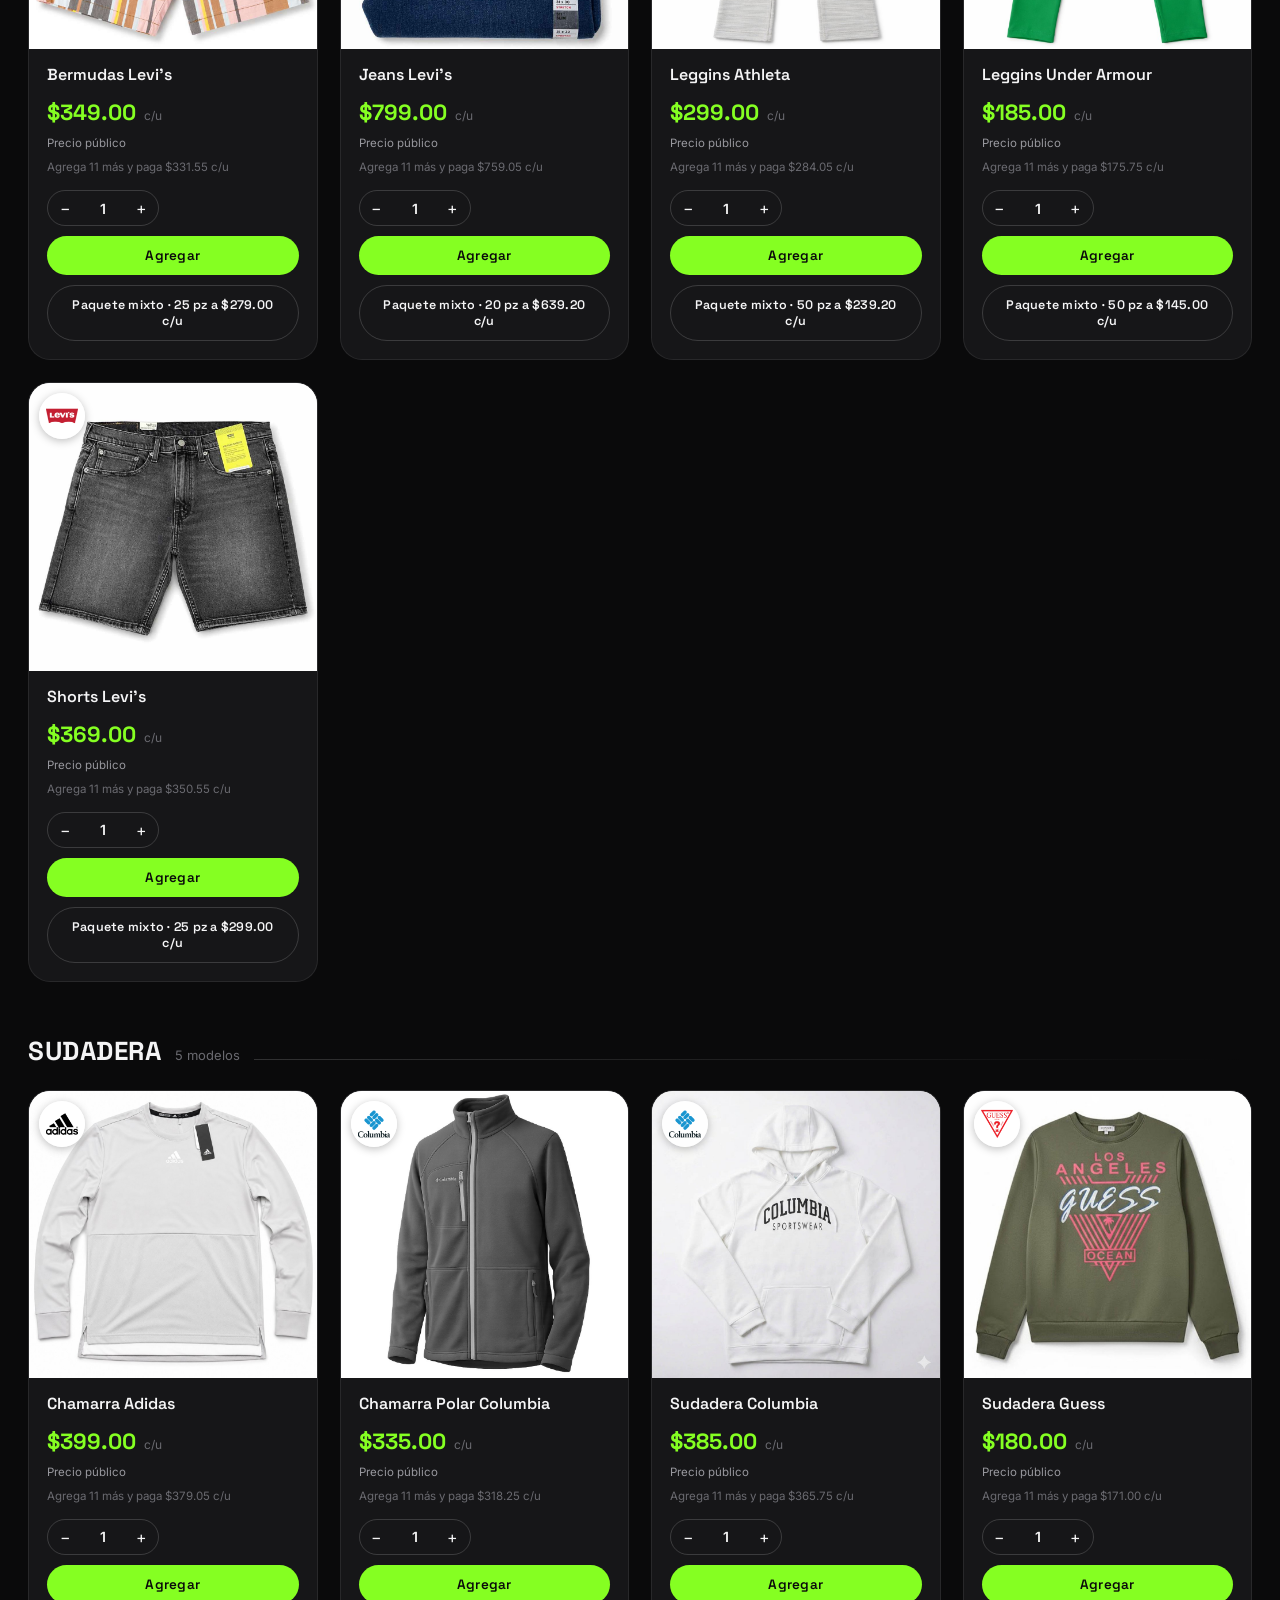
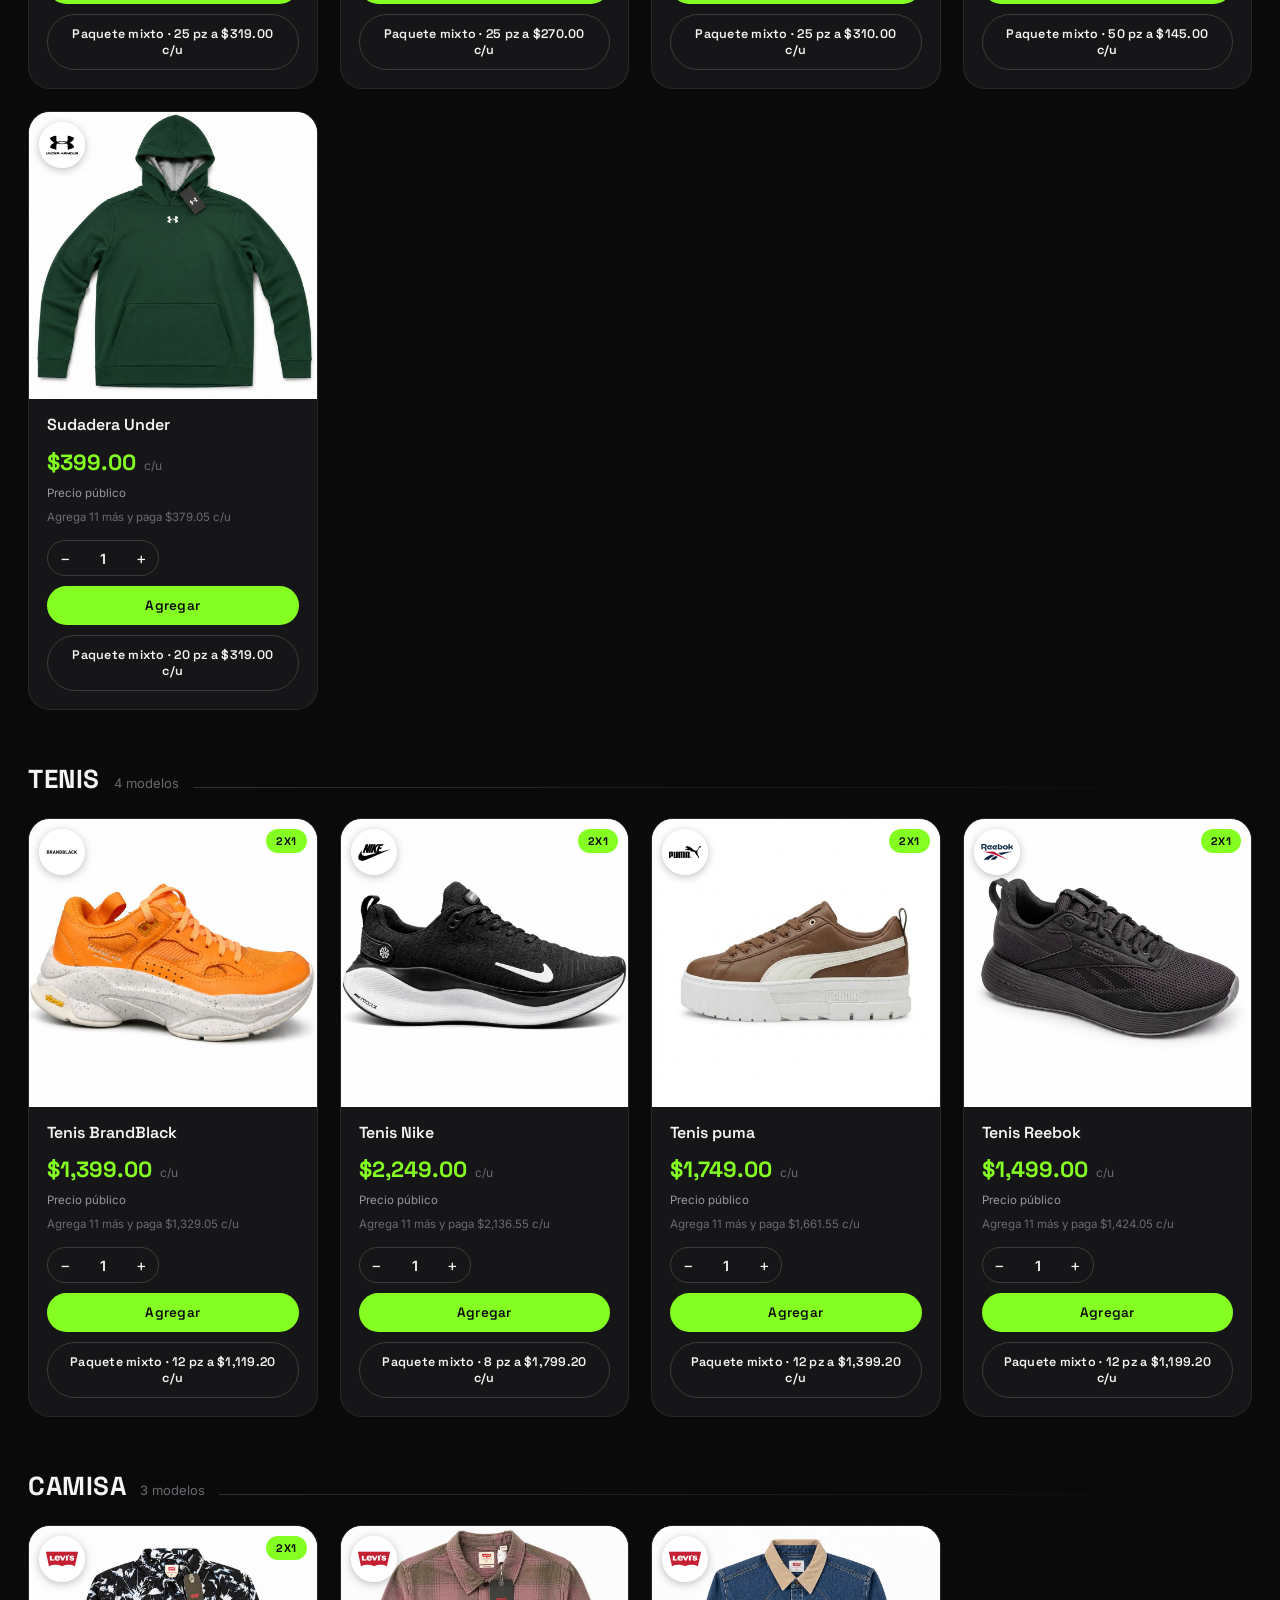
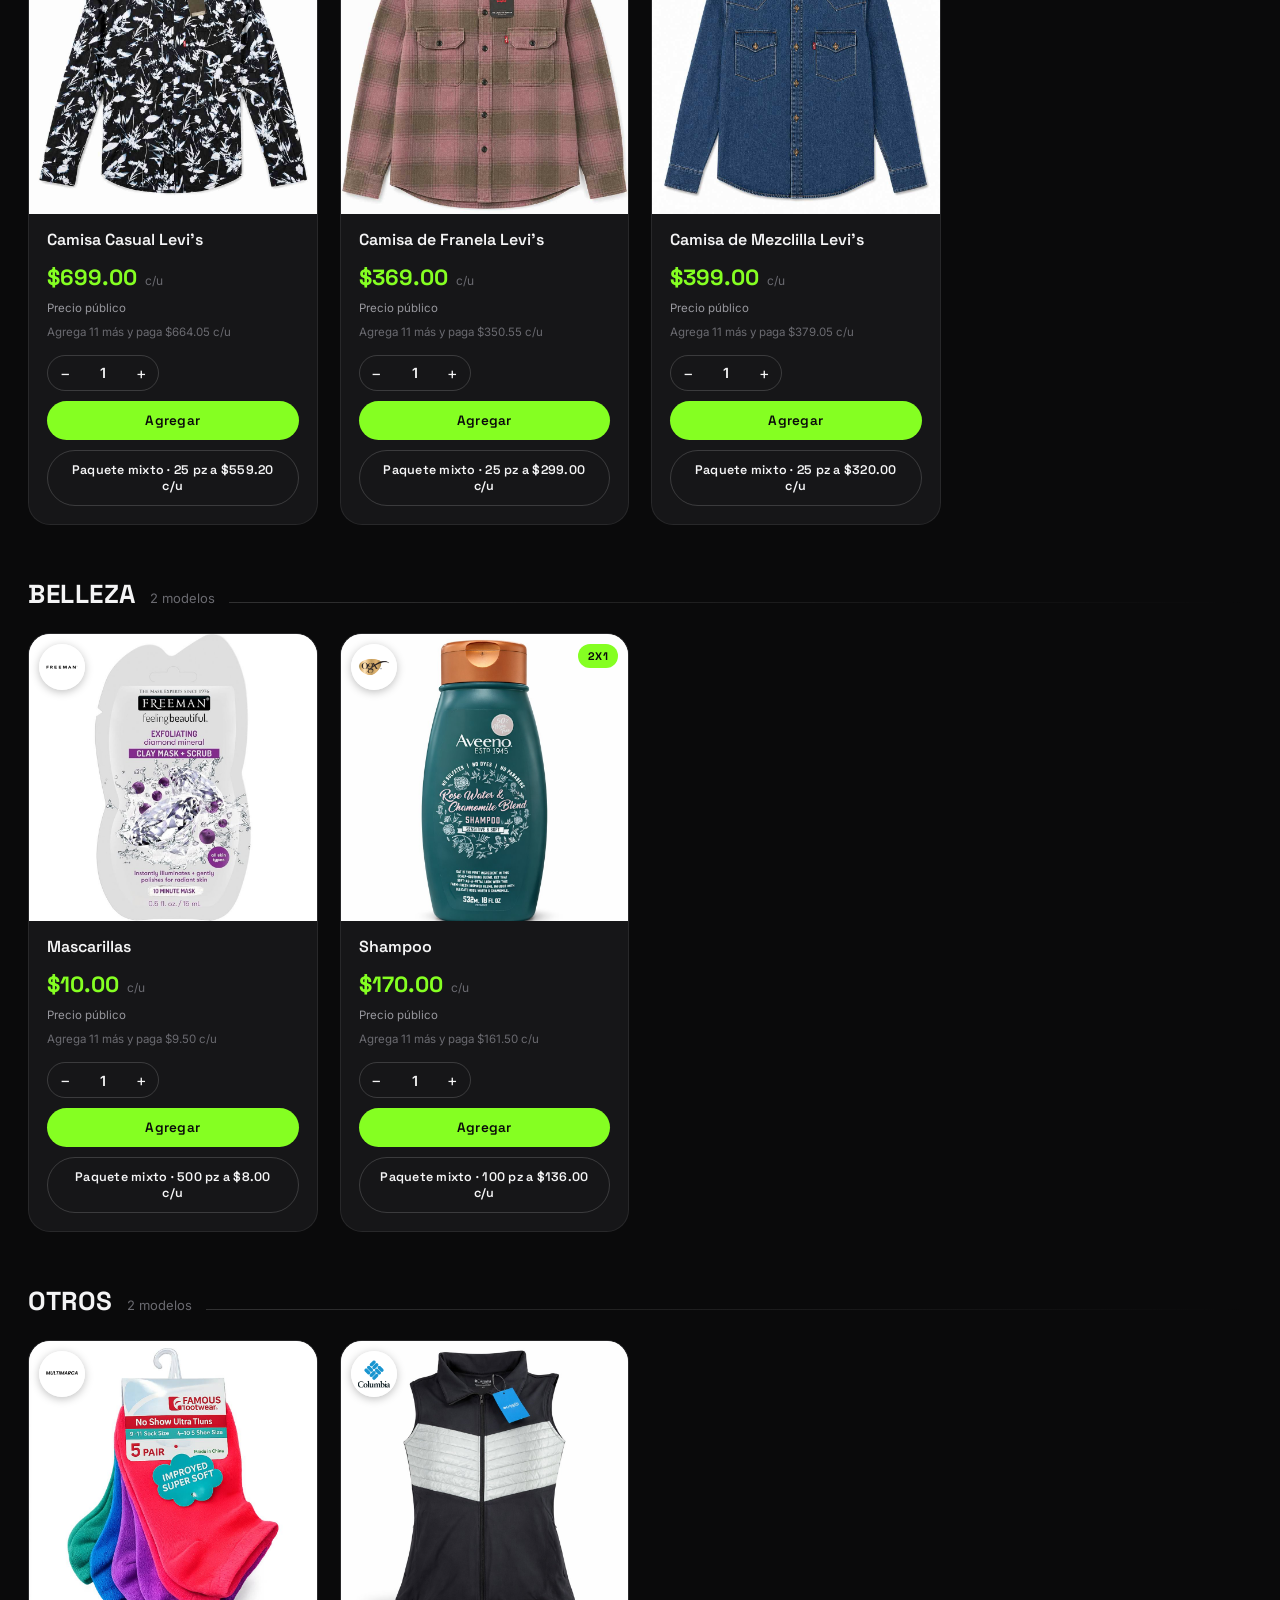
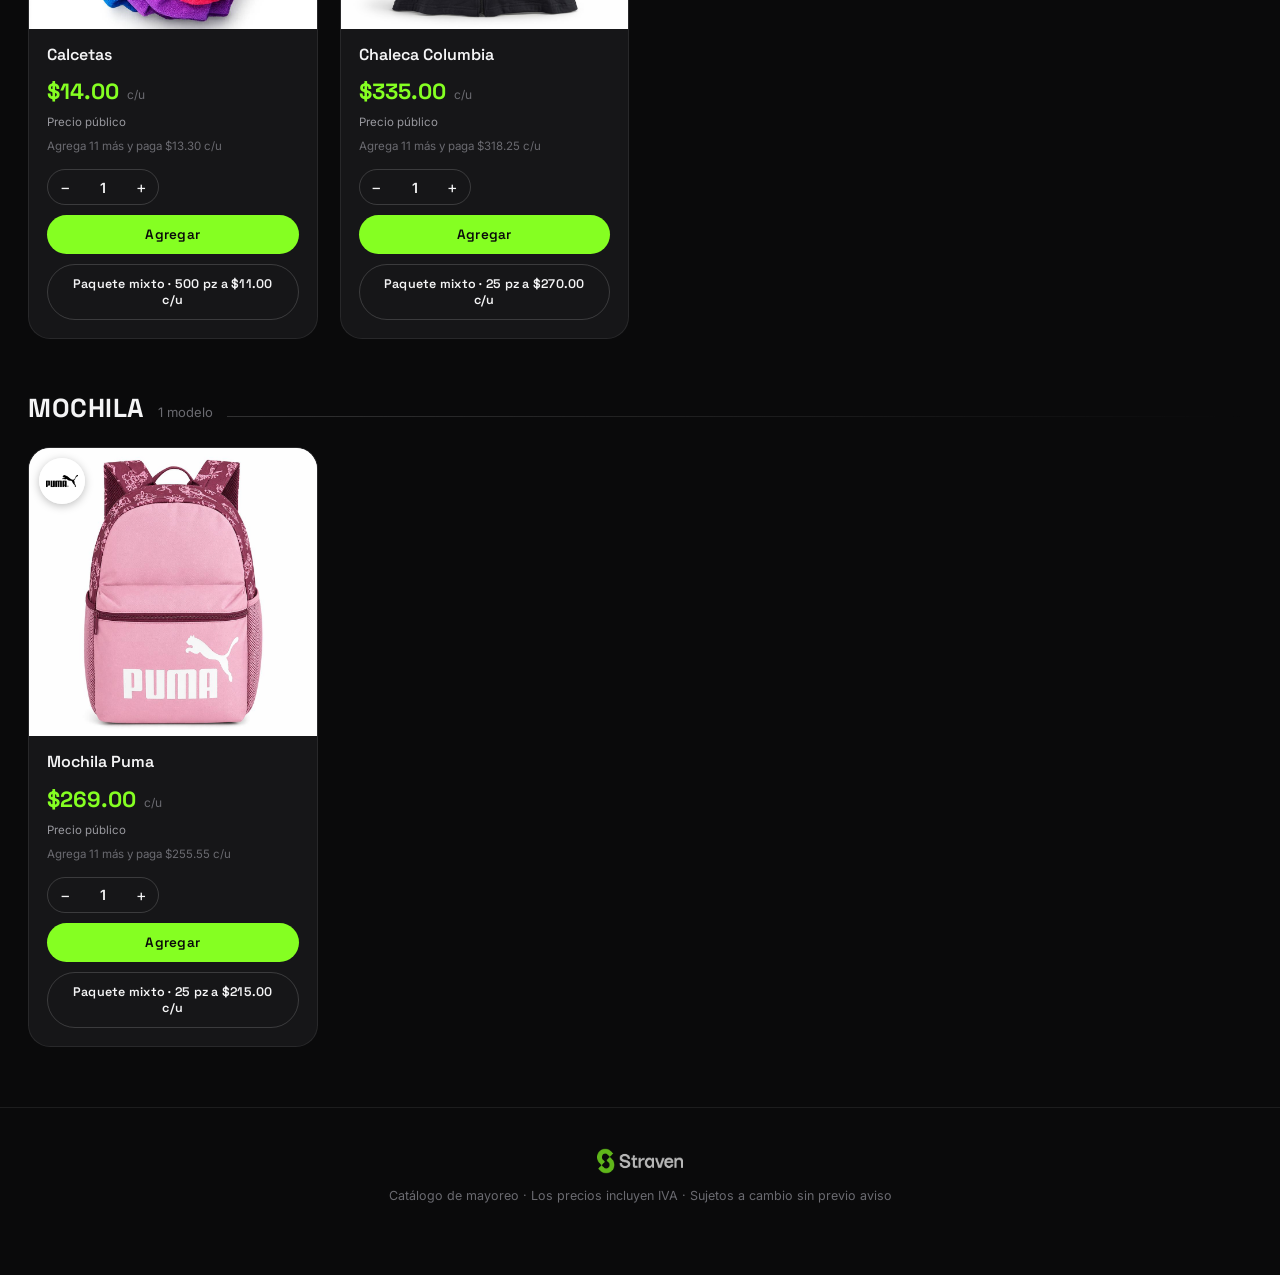
==== commit 24f94e67: "Quitar sección hero, arreglar apertura de modal al hacer clic en tarjeta, ciclar imágenes de tarjeta" ====
--- a/index.html
+++ b/index.html
@@ -34,15 +34,6 @@
     <div class="cat-nav-inner" id="catNavInner"></div>
   </nav>
 </header>
-
-<!-- ===== HERO ===== -->
-<section class="hero">
-  <div class="hero-content">
-    <p class="hero-kicker">Precios especiales por volumen</p>
-    <h1 class="hero-title">Mayoreo sin <span class="accent">complicaciones</span></h1>
-    <p class="hero-sub">Entre más piezas del mismo modelo agregues, menor el precio por unidad. Elige tu paquete mixto y arma tu pedido en segundos.</p>
-  </div>
-</section>
 
 <!-- ===== CATALOG ===== -->
 <main id="catalog"></main>
--- a/css/styles.css
+++ b/css/styles.css
@@ -125,31 +125,8 @@
   border-color: var(--accent);
 }
 
-/* ===================== HERO ===================== */
-.hero{
-  position:relative; z-index:1;
-  max-width: 1320px; margin: 0 auto;
-  padding: 72px 28px 48px;
-}
-.hero-kicker{
-  font-family: var(--font-display);
-  text-transform: uppercase; letter-spacing:.2em; font-size:12px;
-  color: var(--accent); margin:0 0 14px;
-}
-.hero-title{
-  font-family: var(--font-display);
-  font-size: clamp(34px, 6vw, 64px);
-  line-height:1.05; font-weight:700;
-  margin: 0 0 18px; max-width: 820px;
-}
-.hero-title .accent{ color: var(--accent); }
-.hero-sub{
-  color: var(--text-dim); font-size: 16px; line-height:1.6;
-  max-width: 560px; margin:0;
-}
-
 /* ===================== CATALOG / SECTIONS ===================== */
-#catalog{ position:relative; z-index:1; max-width:1320px; margin:0 auto; padding: 10px 28px 60px; }
+#catalog{ position:relative; z-index:1; max-width:1320px; margin:0 auto; padding: 40px 28px 60px; }
 .cat-section{ padding-top: 52px; scroll-margin-top: 130px; }
 .cat-section-head{
   display:flex; align-items:baseline; gap:14px;
@@ -200,9 +177,9 @@
   position:absolute; top:10px; left:10px;
   background: rgba(255,255,255,0.92);
   border-radius: 999px;
-  width:36px; height:36px;
-  display:flex; align-items:center; justify-content:center;
-  padding:6px;
+  width:46px; height:46px;
+  display:flex; align-items:center; justify-content:center;
+  padding:7px;
   box-shadow: 0 2px 8px rgba(0,0,0,0.25);
 }
 .badge-brand img{ width:100%; height:100%; object-fit:contain; }
@@ -426,6 +403,12 @@
 }
 .cart-line img{ width:56px; height:56px; object-fit:contain; background:#fff; border-radius:8px; }
 .cart-line-name{ font-size:13.5px; font-weight:600; margin:0 0 2px; line-height:1.3; }
+.cart-line-badge{
+  display:inline-block; margin-left:6px; font-family: var(--font-display);
+  font-size:9.5px; font-weight:700; text-transform:uppercase; letter-spacing:.05em;
+  color:#0a0a0b; background: var(--accent); padding:2px 7px; border-radius:999px;
+  vertical-align:1px;
+}
 .cart-line-tier{ font-size:11px; color: var(--text-faint); margin:0 0 8px; }
 .cart-line-controls{ display:flex; align-items:center; gap:10px; }
 .cart-line-controls .stepper{ transform: scale(.92); transform-origin:left; }
@@ -457,7 +440,6 @@
 @media(max-width:520px){
   .header-inner{ padding: 12px 16px; }
   .cat-nav-inner{ padding: 10px 16px; }
-  .hero{ padding: 48px 16px 32px; }
   #catalog{ padding: 0 16px 50px; }
   .modal-info{ padding: 24px 20px 28px; }
   .product-grid{ grid-template-columns: repeat(auto-fill, minmax(150px,1fr)); gap:14px; }
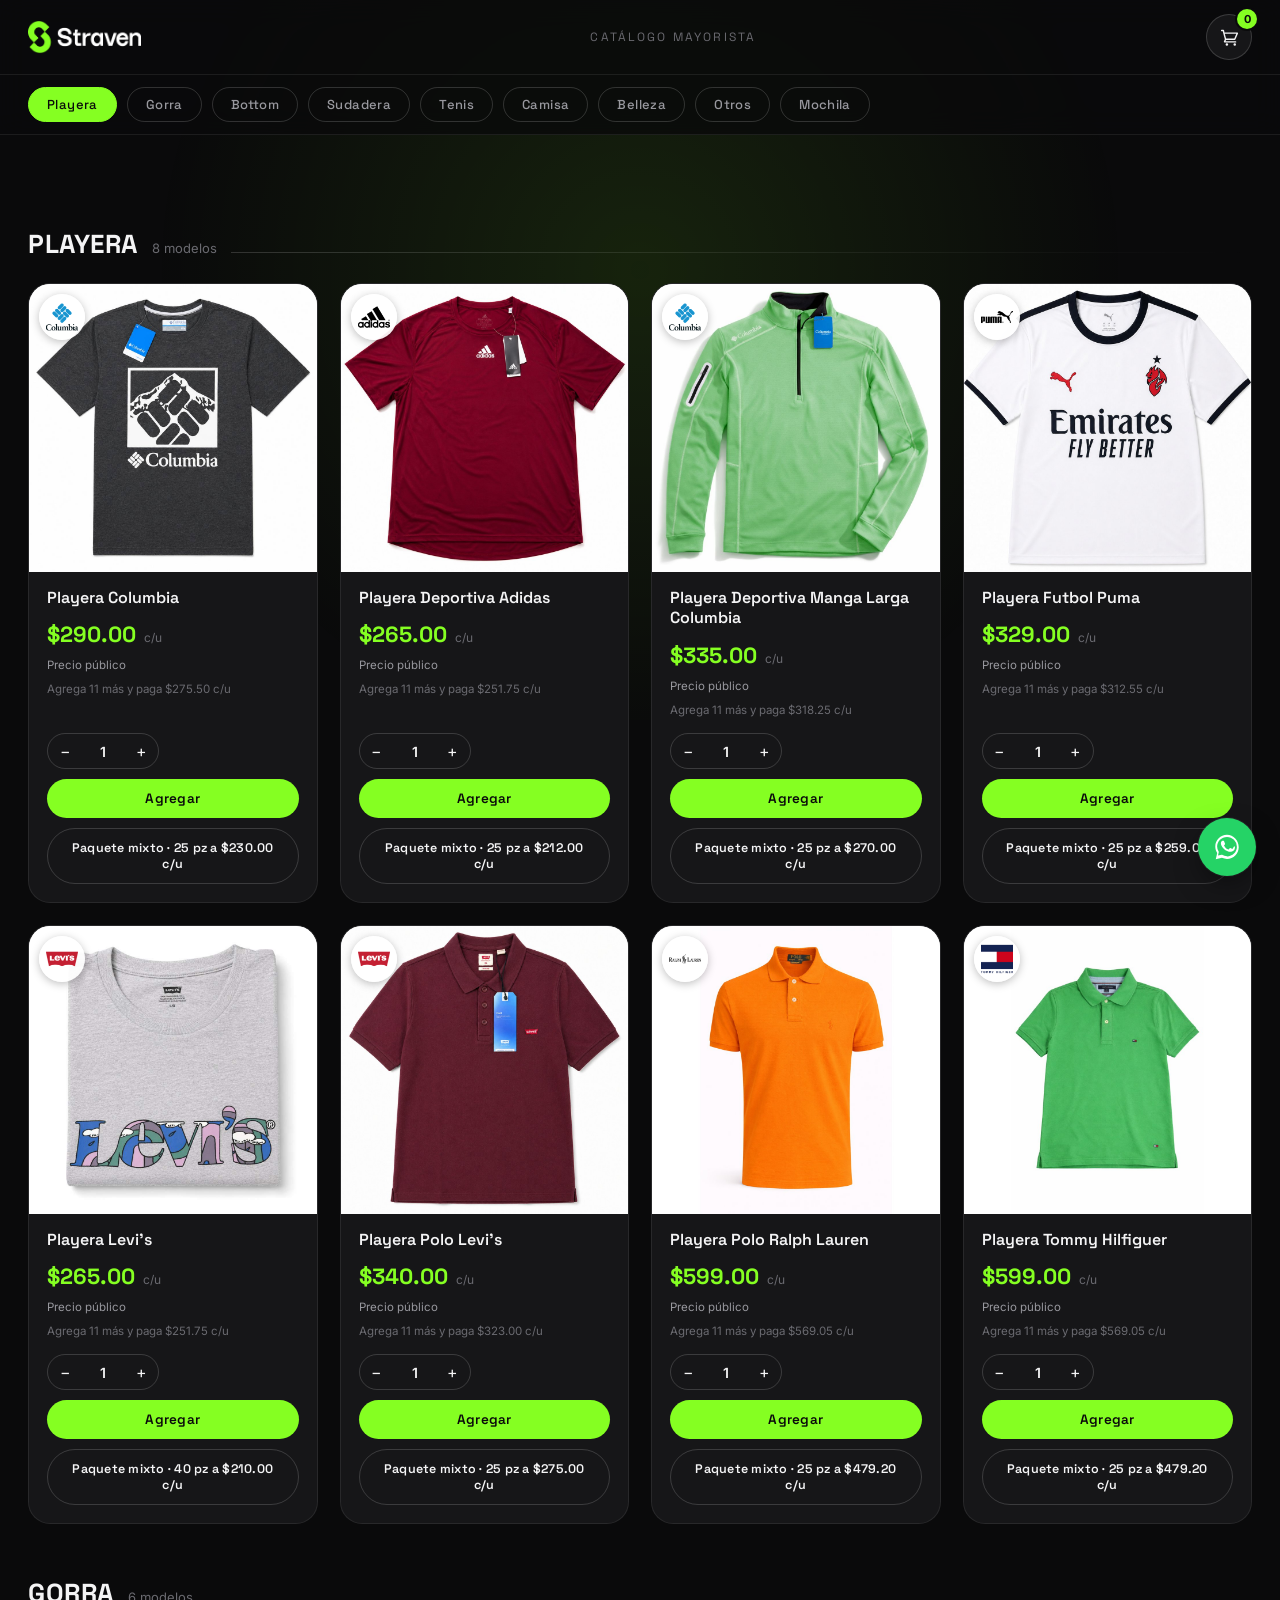
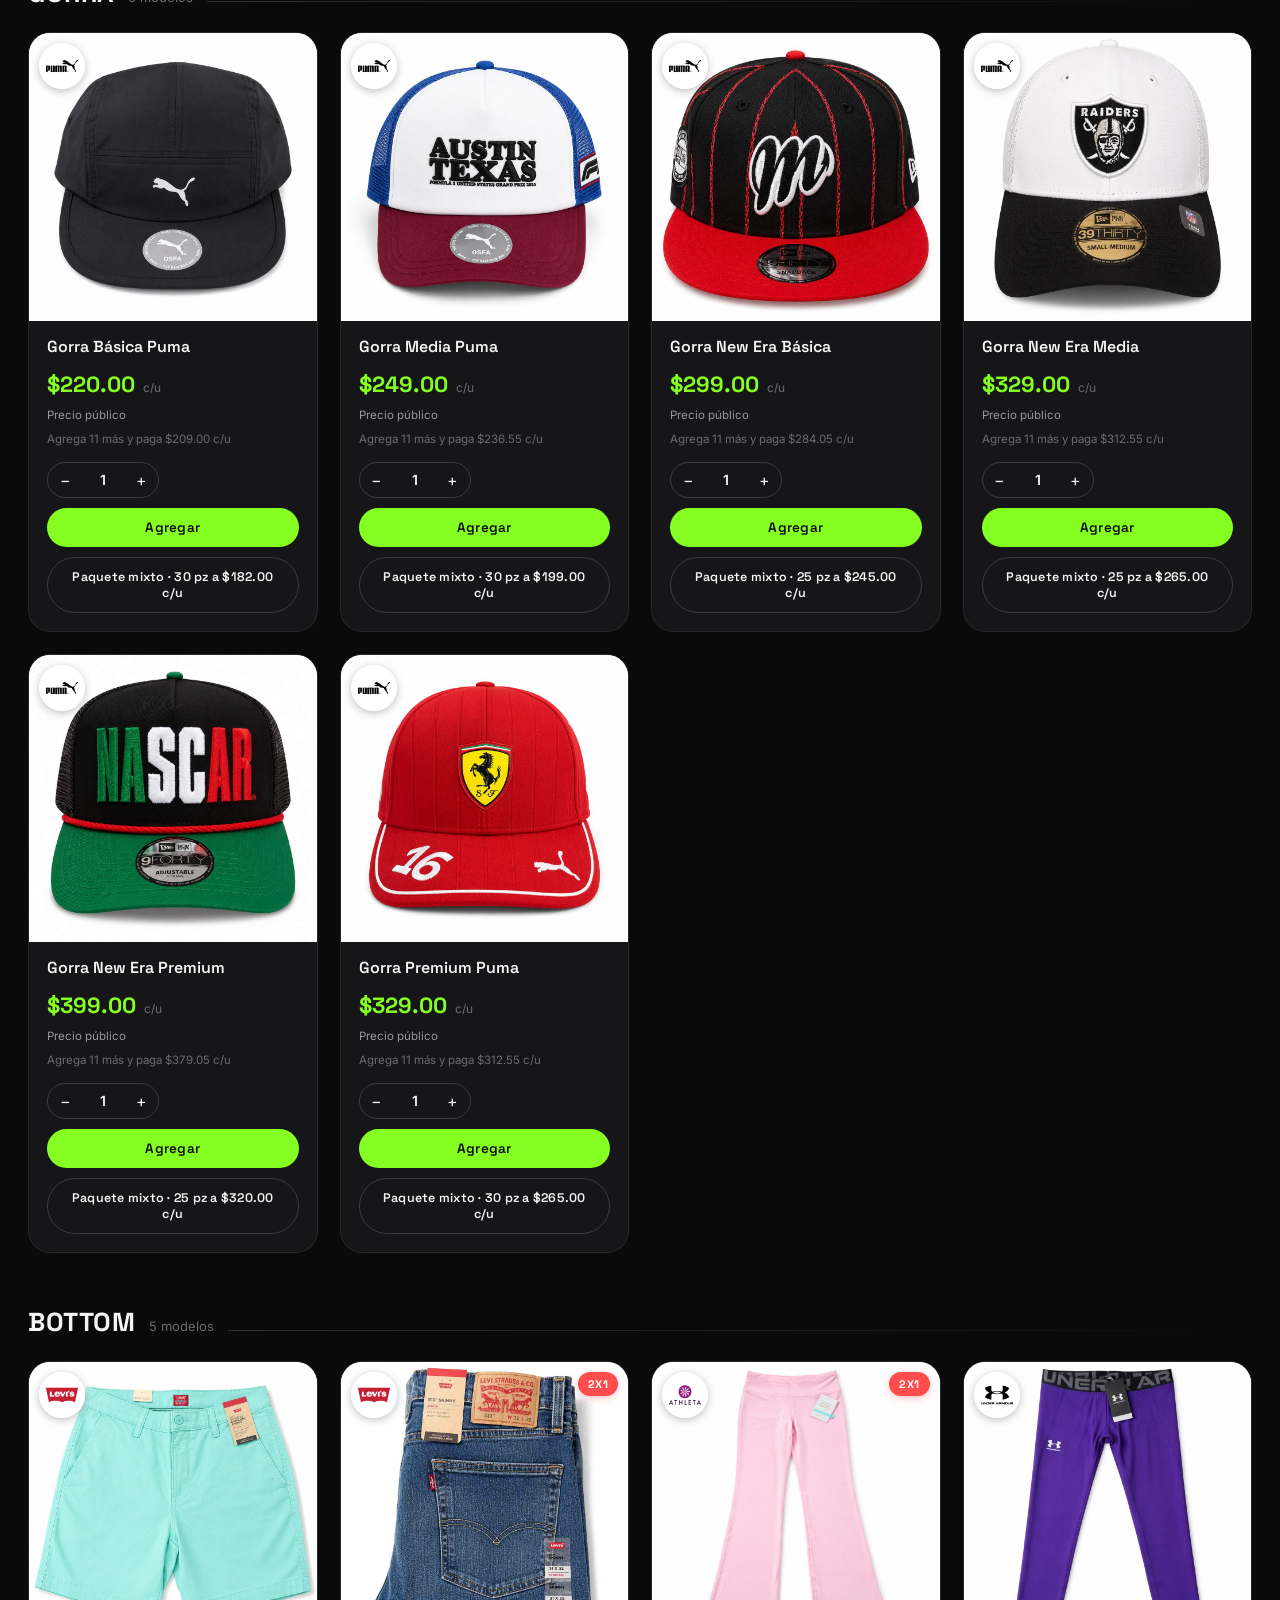
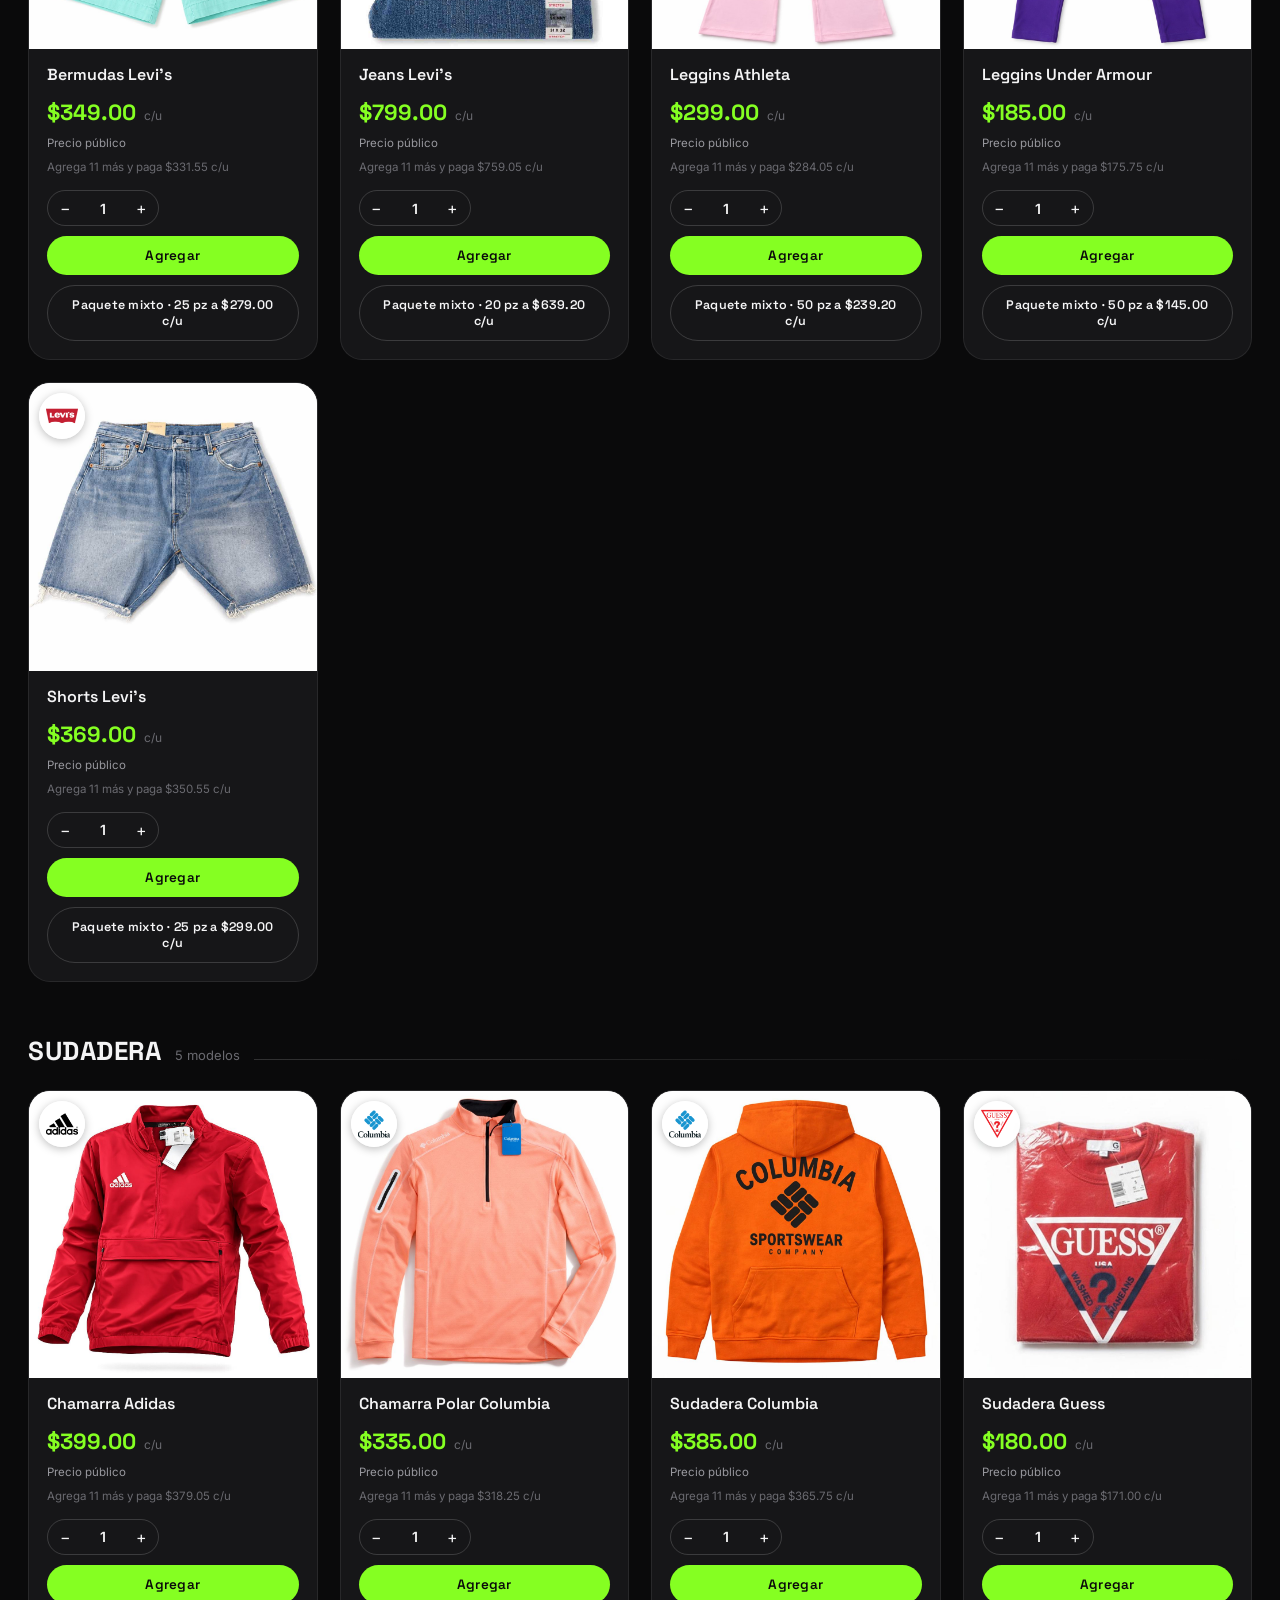
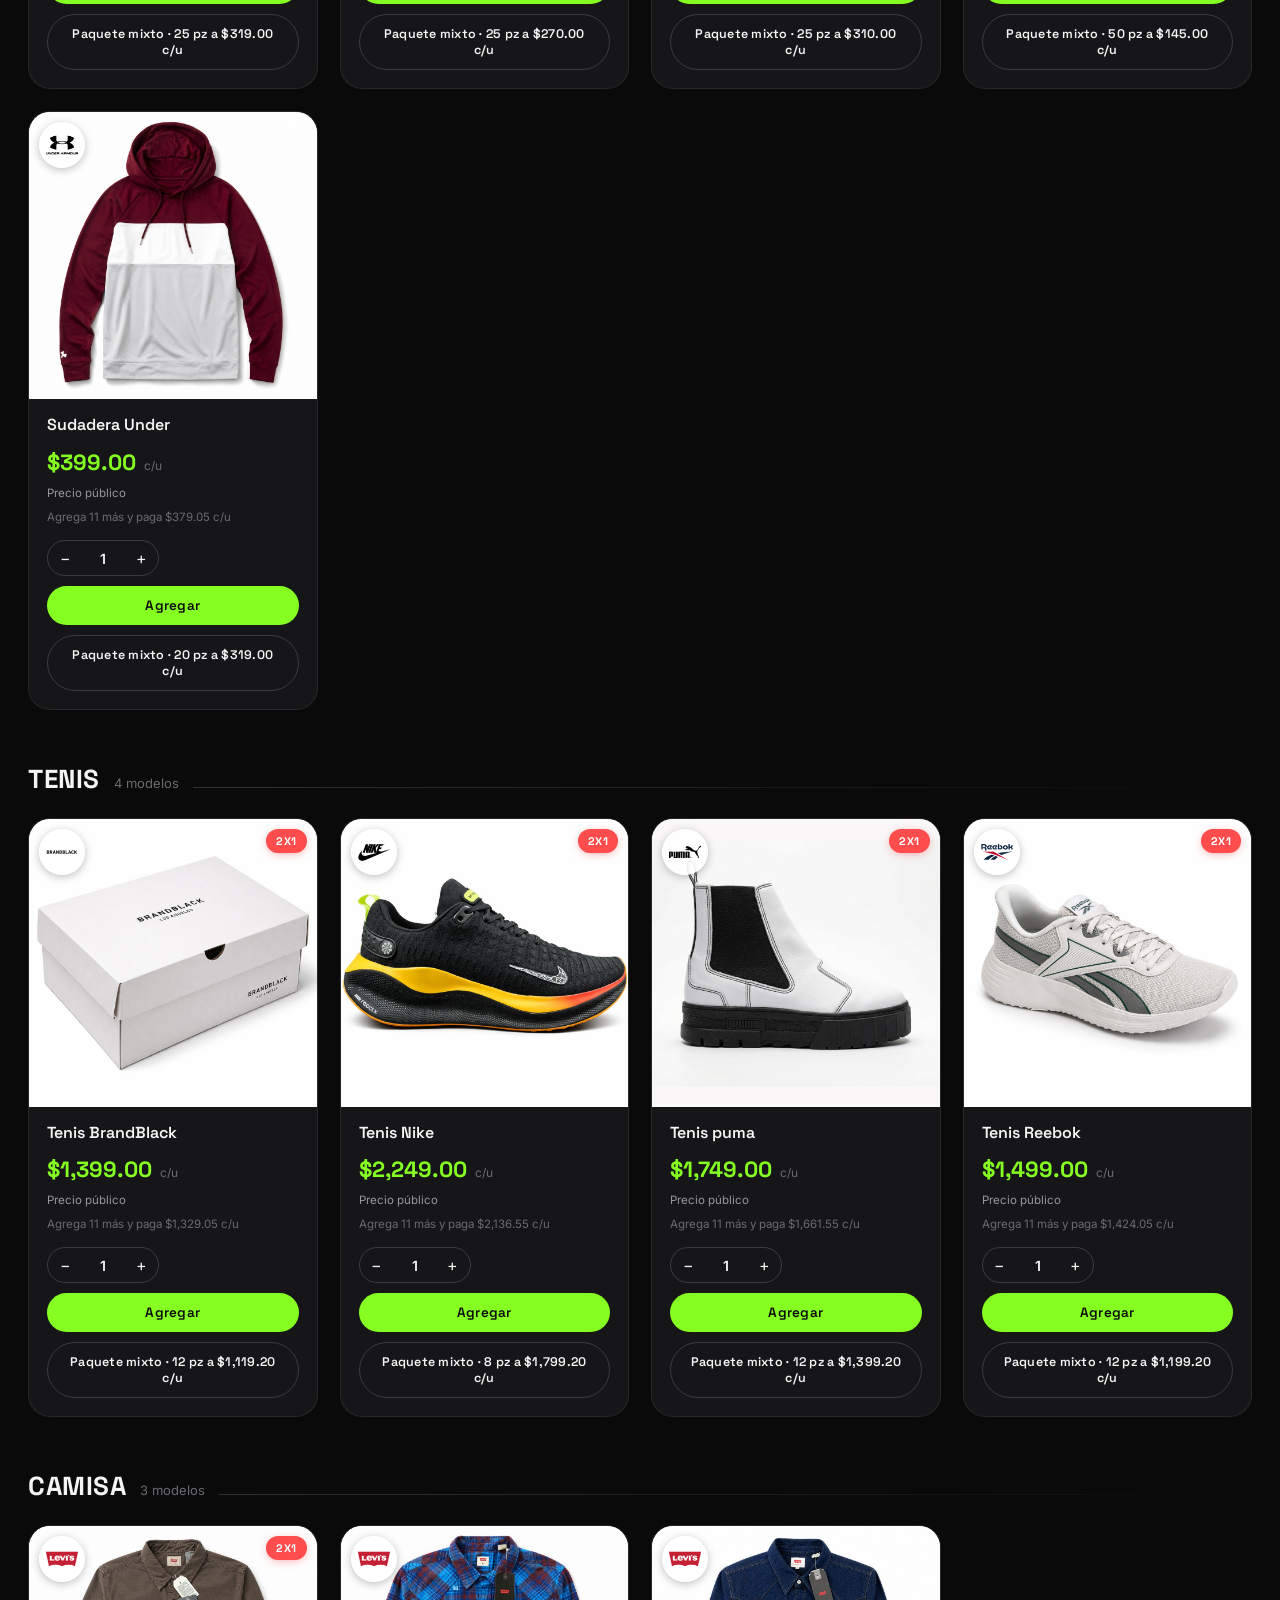
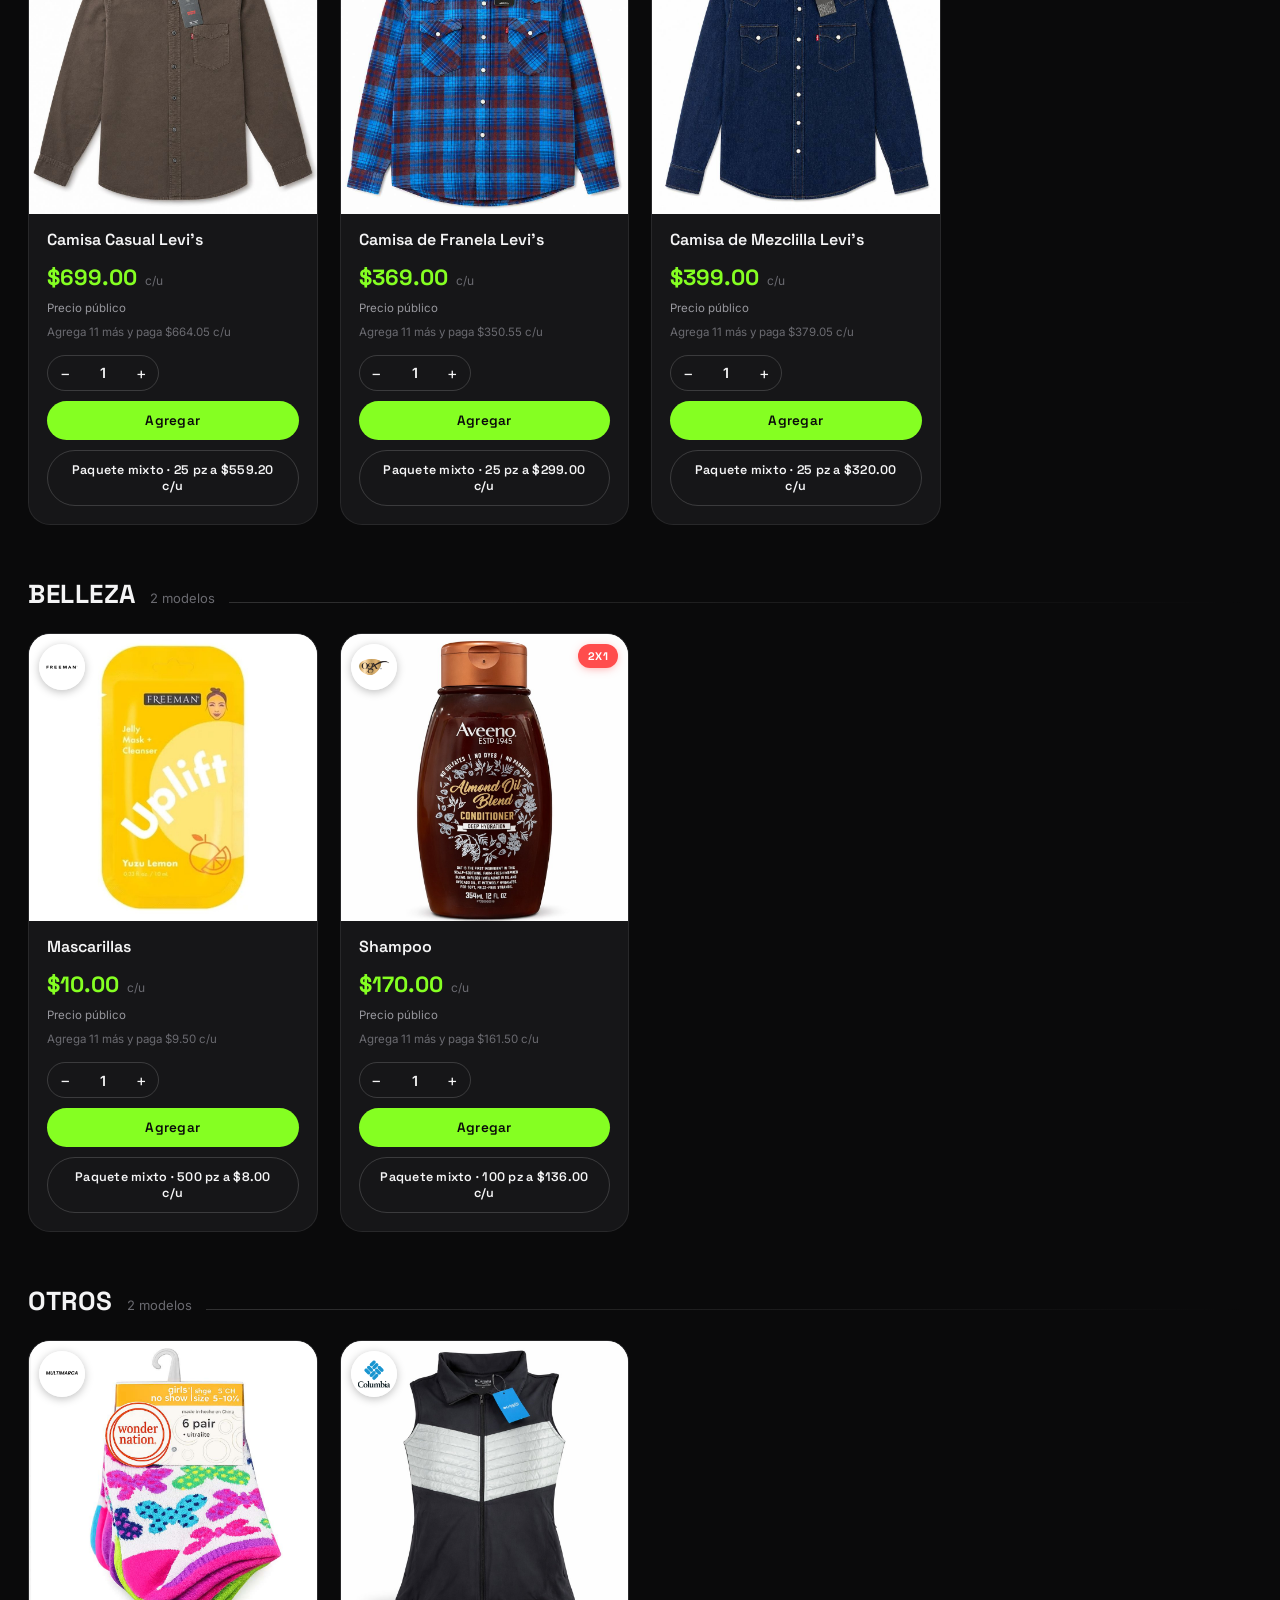
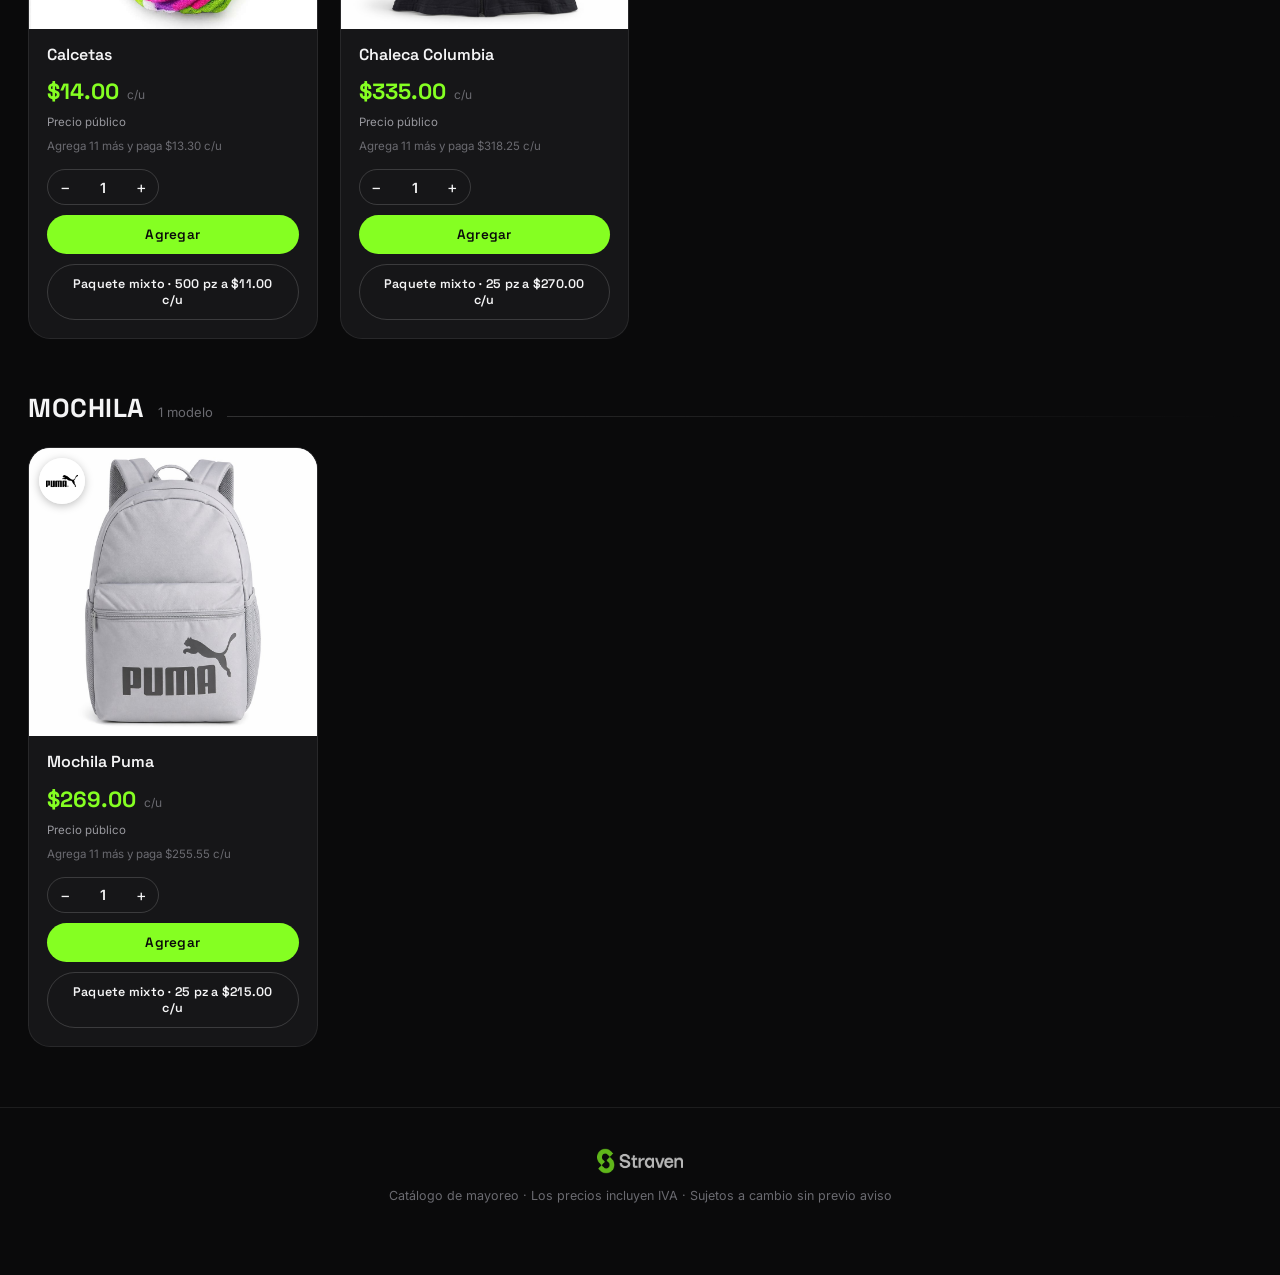
==== commit d63558d5: "Agregar boton flotante de WhatsApp para ayuda e informacion" ====
--- a/index.html
+++ b/index.html
@@ -115,6 +115,13 @@
 
 <div class="toast" id="toast"></div>
 
+<!-- ===== WHATSAPP FLOTANTE ===== -->
+<a href="#" id="whatsappFloat" class="whatsapp-float" target="_blank" rel="noopener" aria-label="Ayuda por WhatsApp">
+  <svg viewBox="0 0 32 32" xmlns="http://www.w3.org/2000/svg" fill="currentColor">
+    <path d="M16.004 3C9.094 3 3.49 8.6 3.49 15.51c0 2.59.76 4.99 2.07 7.01L4 29l6.65-1.51a12.4 12.4 0 0 0 5.35 1.22h.005c6.91 0 12.515-5.6 12.515-12.51C28.52 9.31 22.914 3 16.004 3Zm0 22.79h-.004a10.27 10.27 0 0 1-5.24-1.43l-.376-.224-3.946.897.85-3.84-.246-.395a10.24 10.24 0 0 1-1.566-5.29c0-5.66 4.61-10.27 10.532-10.27 2.815 0 5.46 1.1 7.45 3.09a10.46 10.46 0 0 1 3.08 7.45c0 5.66-4.61 10.27-10.534 10.27Zm5.79-7.69c-.317-.159-1.876-.926-2.167-1.032-.29-.106-.502-.159-.713.16-.21.318-.818 1.032-1.003 1.244-.184.211-.37.238-.687.08-.317-.16-1.337-.493-2.547-1.572-.942-.84-1.578-1.877-1.763-2.195-.184-.318-.02-.49.14-.65.158-.158.343-.41.515-.616.172-.205.23-.353.343-.59.114-.238.058-.444-.05-.62-.106-.176-.74-1.78-1.013-2.434-.27-.65-.547-.562-.75-.572l-.638-.011c-.21 0-.554.08-.85.396-.296.317-1.13 1.105-1.13 2.694 0 1.589 1.156 3.124 1.317 3.34.16.218 2.21 3.378 5.358 4.6 3.148 1.222 3.148.815 4.166.764 1.017-.05 3.32-1.353 3.79-2.665.47-1.312.47-2.44.33-2.665-.142-.224-.514-.343-.831-.502Z"/>
+  </svg>
+</a>
+
 <script src="js/data.js"></script>
 <script src="js/app.js"></script>
 </body>
--- a/css/styles.css
+++ b/css/styles.css
@@ -174,7 +174,7 @@
 .product-card:hover .card-media img{ transform: scale(1.045); }
 
 .badge-brand{
-  position:absolute; top:10px; left:10px;
+  position:absolute; top:10px; left:10px; z-index:2;
   background: rgba(255,255,255,0.92);
   border-radius: 999px;
   width:46px; height:46px;
@@ -185,14 +185,15 @@
 .badge-brand img{ width:100%; height:100%; object-fit:contain; }
 
 .badge-promo{
-  position:absolute; top:10px; right:10px;
-  background: var(--accent);
-  color:#0a0a0b;
+  position:absolute; top:10px; right:10px; z-index:2;
+  background: var(--danger);
+  color:#fff;
   font-family: var(--font-display);
   font-weight:700; font-size:11px; letter-spacing:.04em;
   padding: 5px 10px;
   border-radius: 999px;
   text-transform:uppercase;
+  box-shadow: 0 2px 10px -2px rgba(255,77,77,0.55);
 }
 
 .card-body{ padding: 16px 18px 18px; display:flex; flex-direction:column; gap:10px; flex:1; }
@@ -333,7 +334,7 @@
 .modal-category{ font-size:11.5px; text-transform:uppercase; letter-spacing:.12em; color: var(--text-faint); }
 .modal-title{ font-family: var(--font-display); font-size:26px; margin:0 0 6px; line-height:1.2; }
 .modal-promo{
-  display:inline-block; background: var(--accent); color:#0a0a0b;
+  display:inline-block; background: var(--danger); color:#fff;
   font-family: var(--font-display); font-weight:700; font-size:11px;
   padding:4px 10px; border-radius:999px; text-transform:uppercase;
   margin-bottom:16px;
@@ -436,6 +437,25 @@
 }
 .toast.show{ opacity:1; transform: translateX(-50%) translateY(0); }
 
+/* ===================== WHATSAPP FLOTANTE ===================== */
+.whatsapp-float{
+  position: fixed;
+  bottom: 24px; right: 24px;
+  width: 58px; height: 58px;
+  background: #25D366;
+  color: #fff;
+  border-radius: 50%;
+  display:flex; align-items:center; justify-content:center;
+  box-shadow: 0 10px 28px -6px rgba(0,0,0,0.55), 0 0 0 1px rgba(255,255,255,0.06);
+  z-index: 80;
+  transition: transform .2s ease, box-shadow .2s ease;
+}
+.whatsapp-float svg{ width: 30px; height: 30px; }
+.whatsapp-float:hover{
+  transform: translateY(-3px) scale(1.05);
+  box-shadow: 0 14px 32px -6px rgba(0,0,0,0.6), 0 0 0 1px rgba(255,255,255,0.1);
+}
+
 /* ===================== RESPONSIVE ===================== */
 @media(max-width:520px){
   .header-inner{ padding: 12px 16px; }
@@ -445,4 +465,6 @@
   .product-grid{ grid-template-columns: repeat(auto-fill, minmax(150px,1fr)); gap:14px; }
   .card-body{ padding: 12px 14px 14px; }
   .card-price{ font-size:18px; }
-}
+  .whatsapp-float{ width:52px; height:52px; bottom:18px; right:18px; }
+  .whatsapp-float svg{ width:26px; height:26px; }
+}
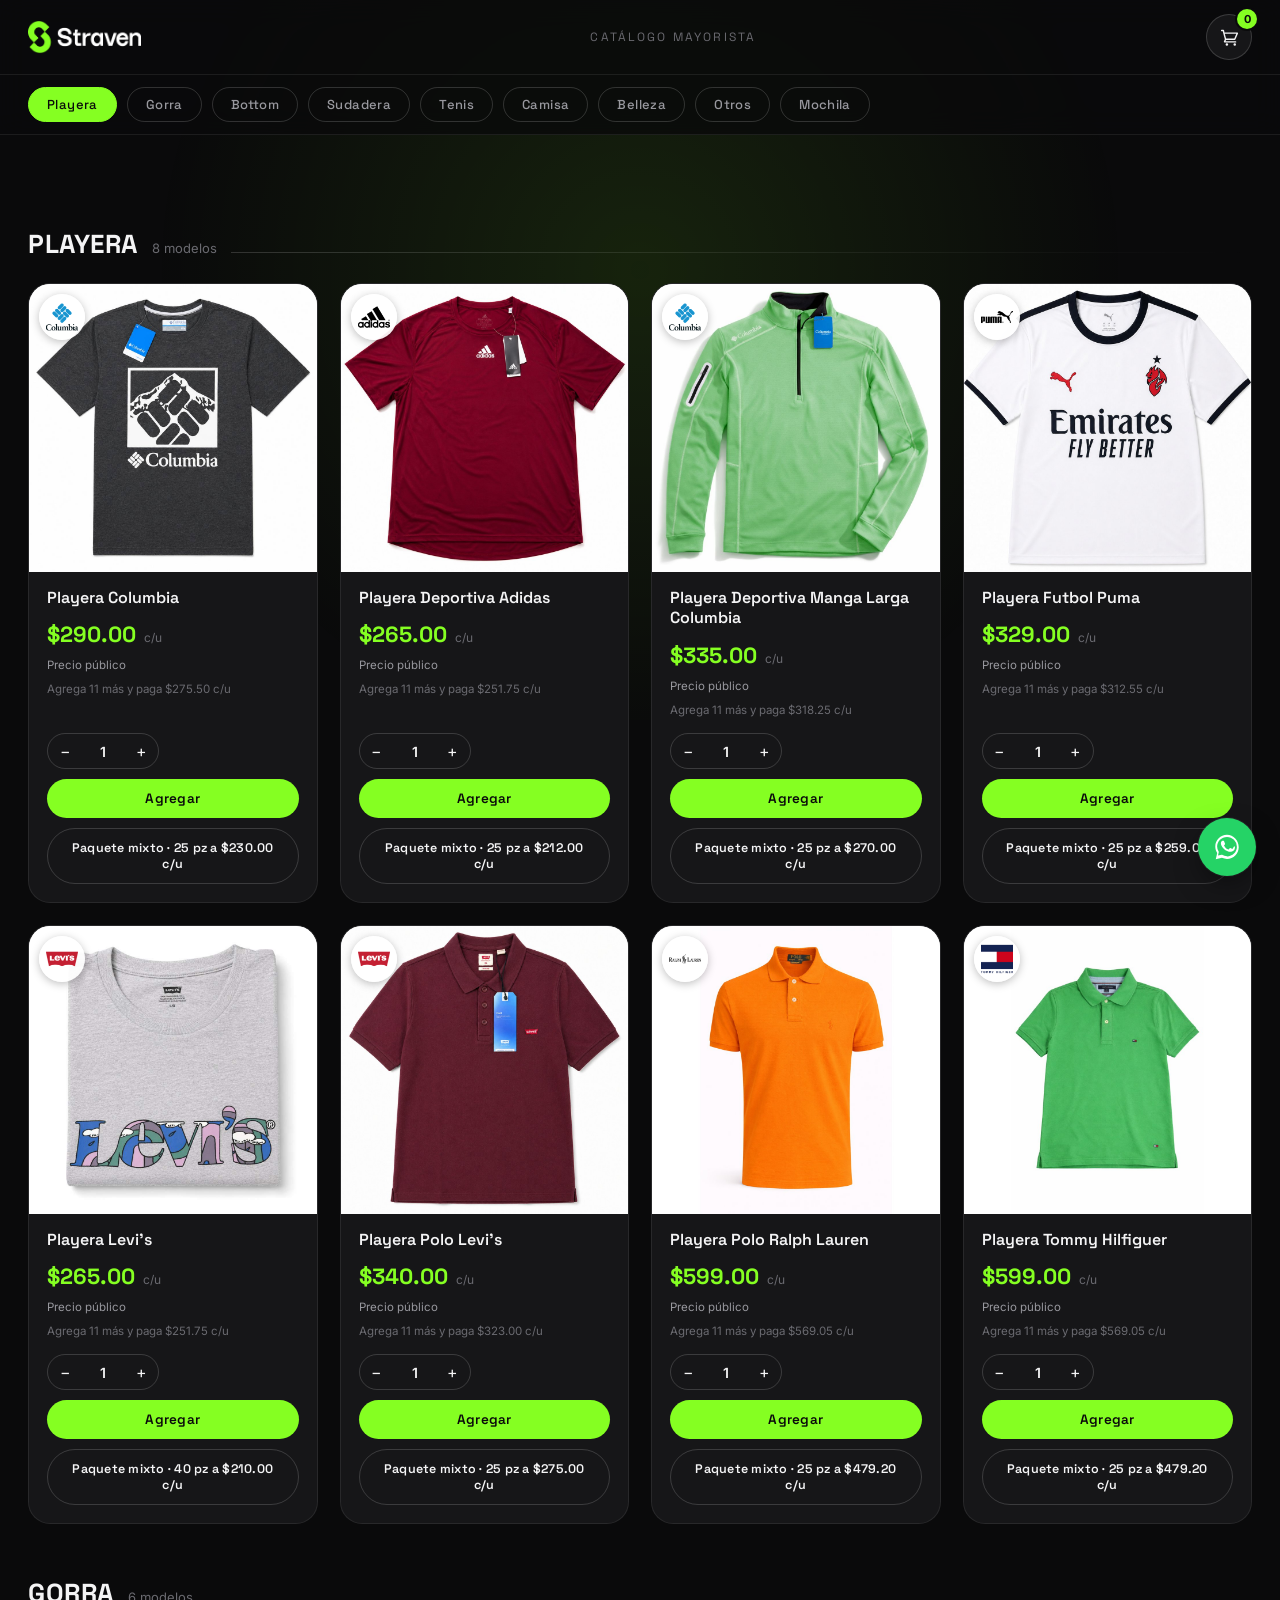
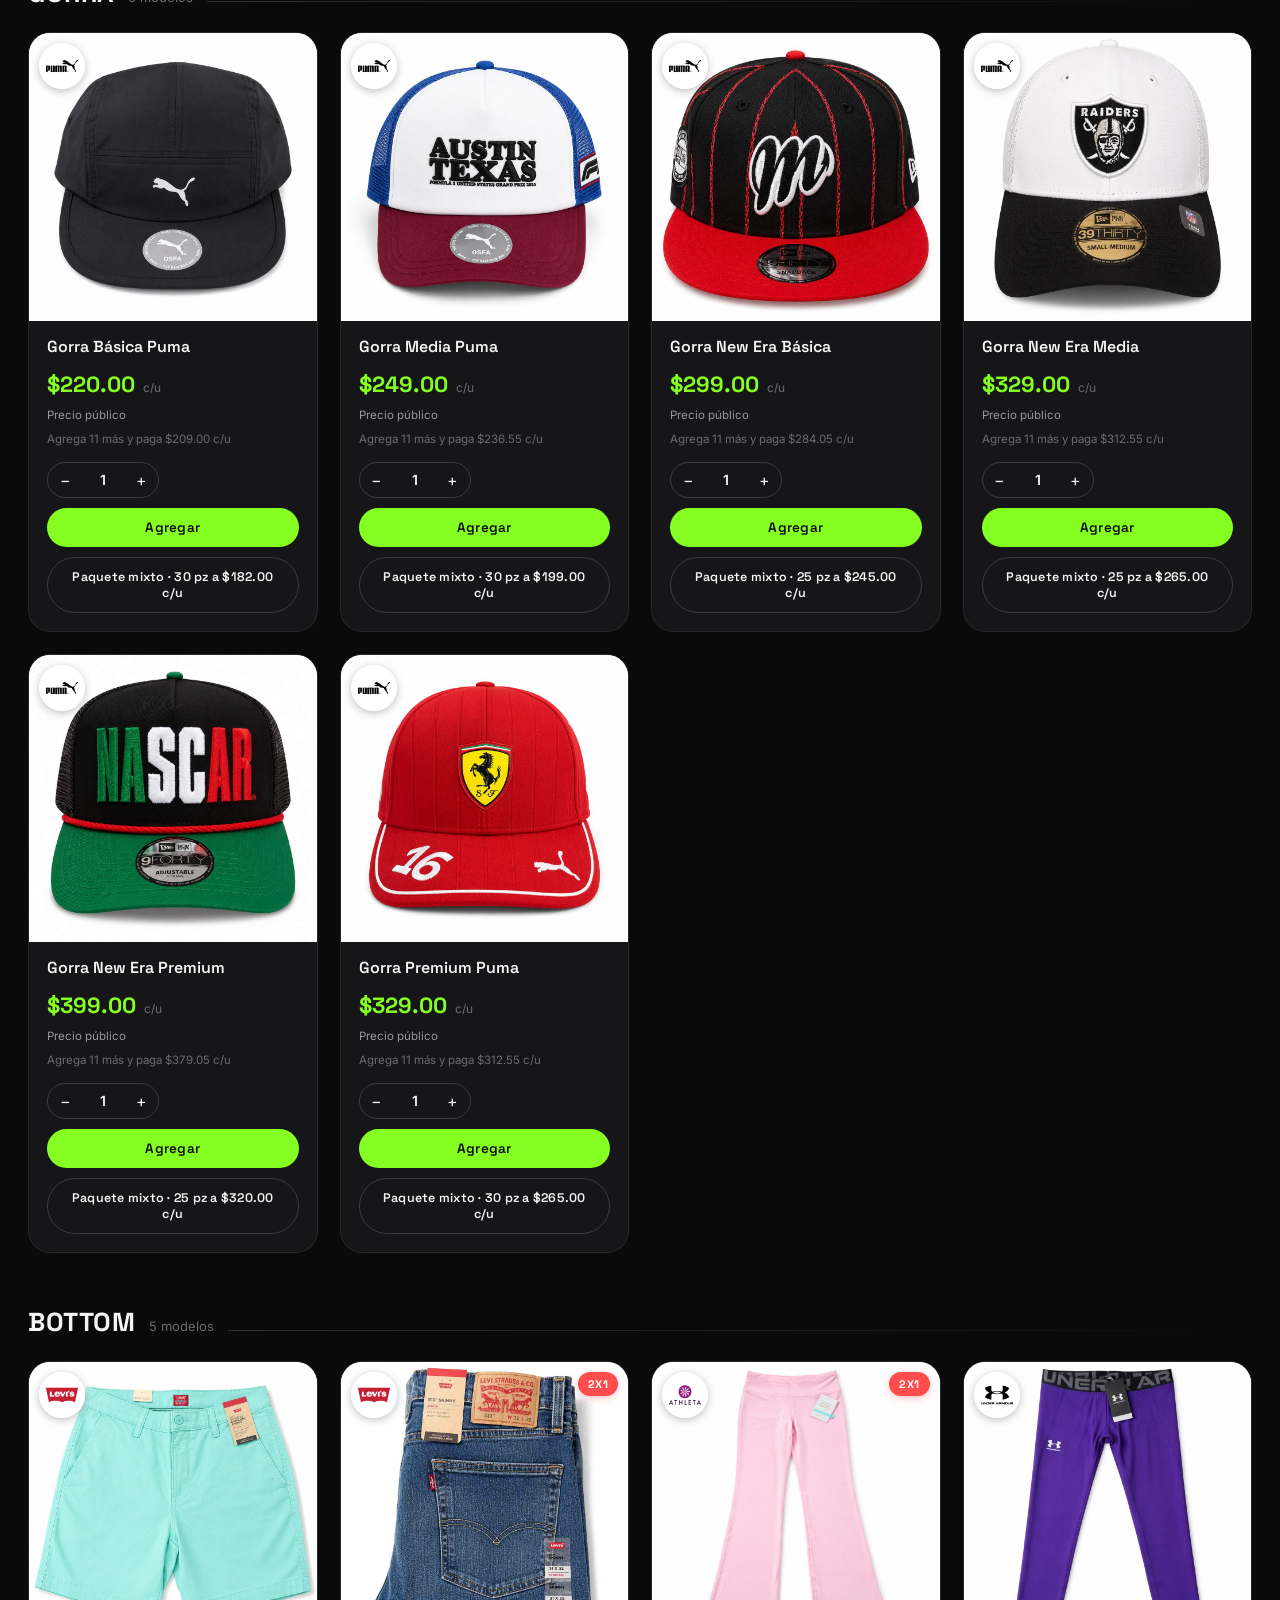
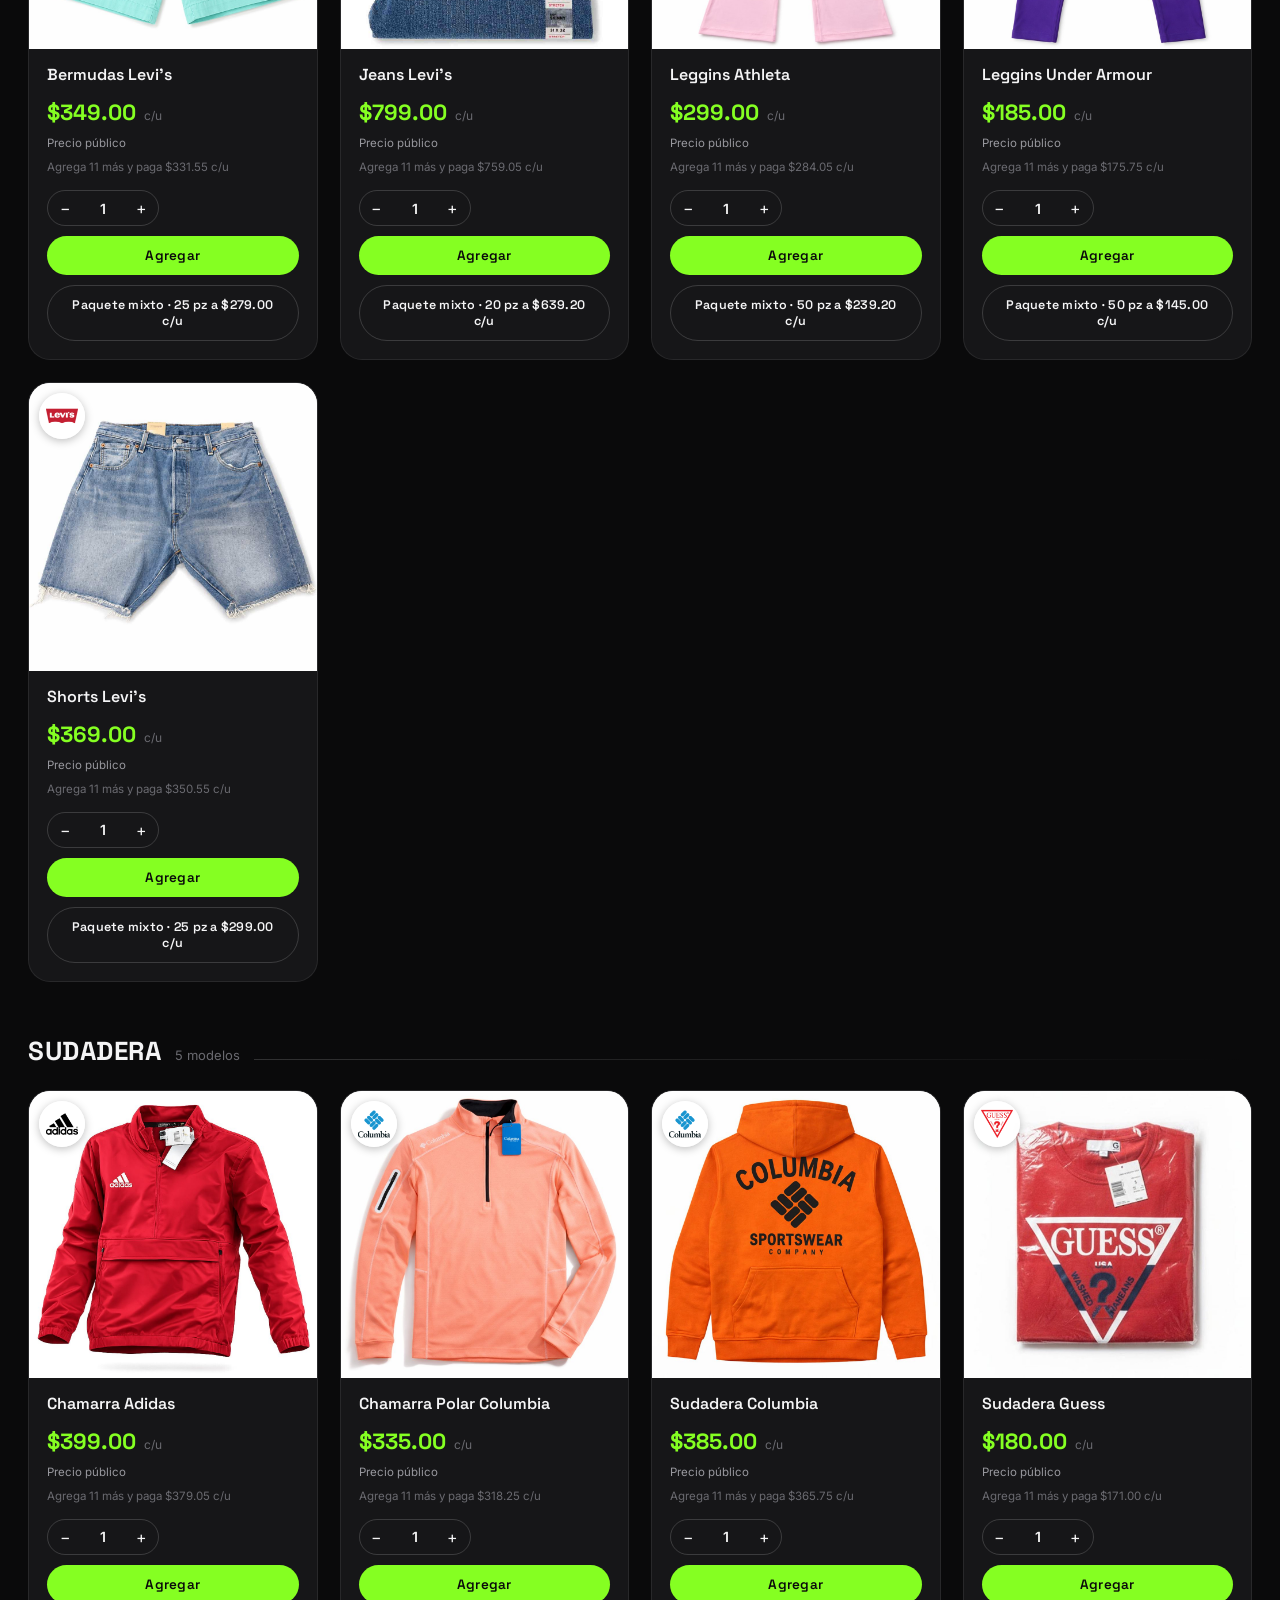
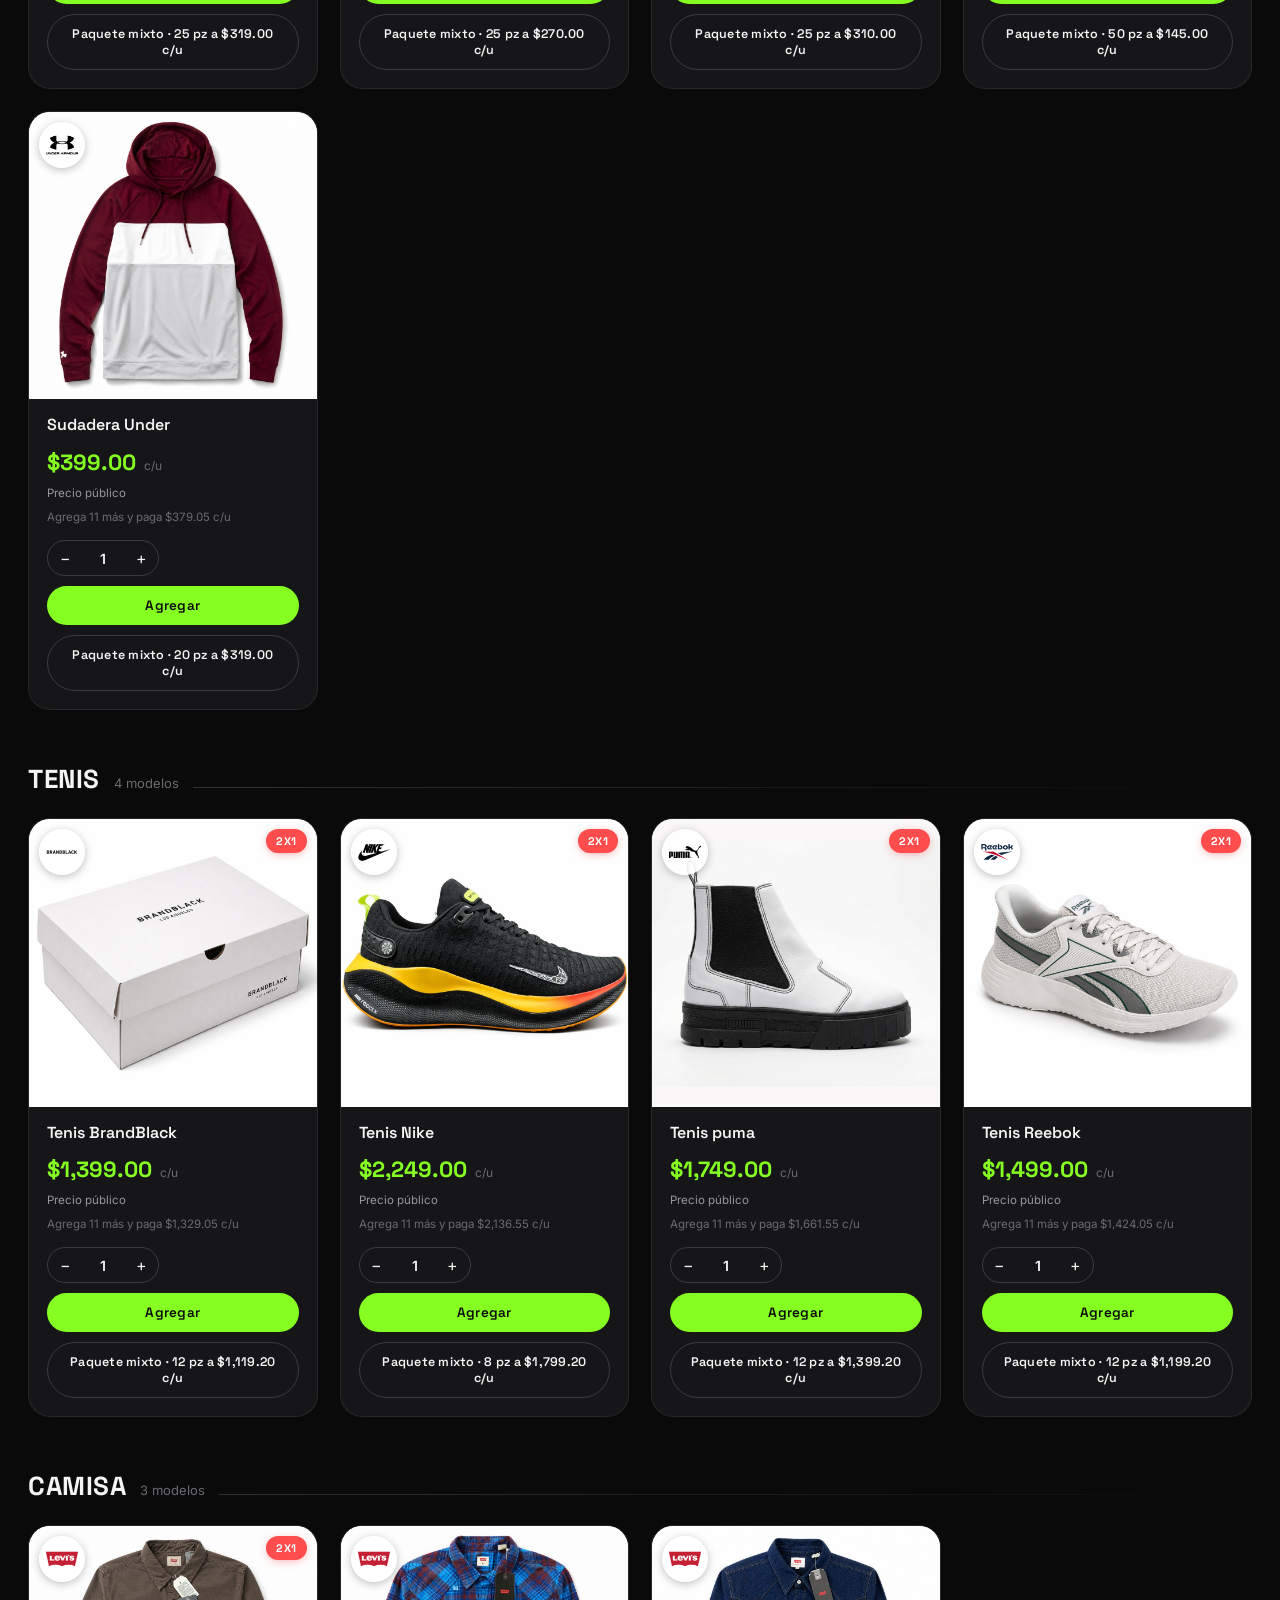
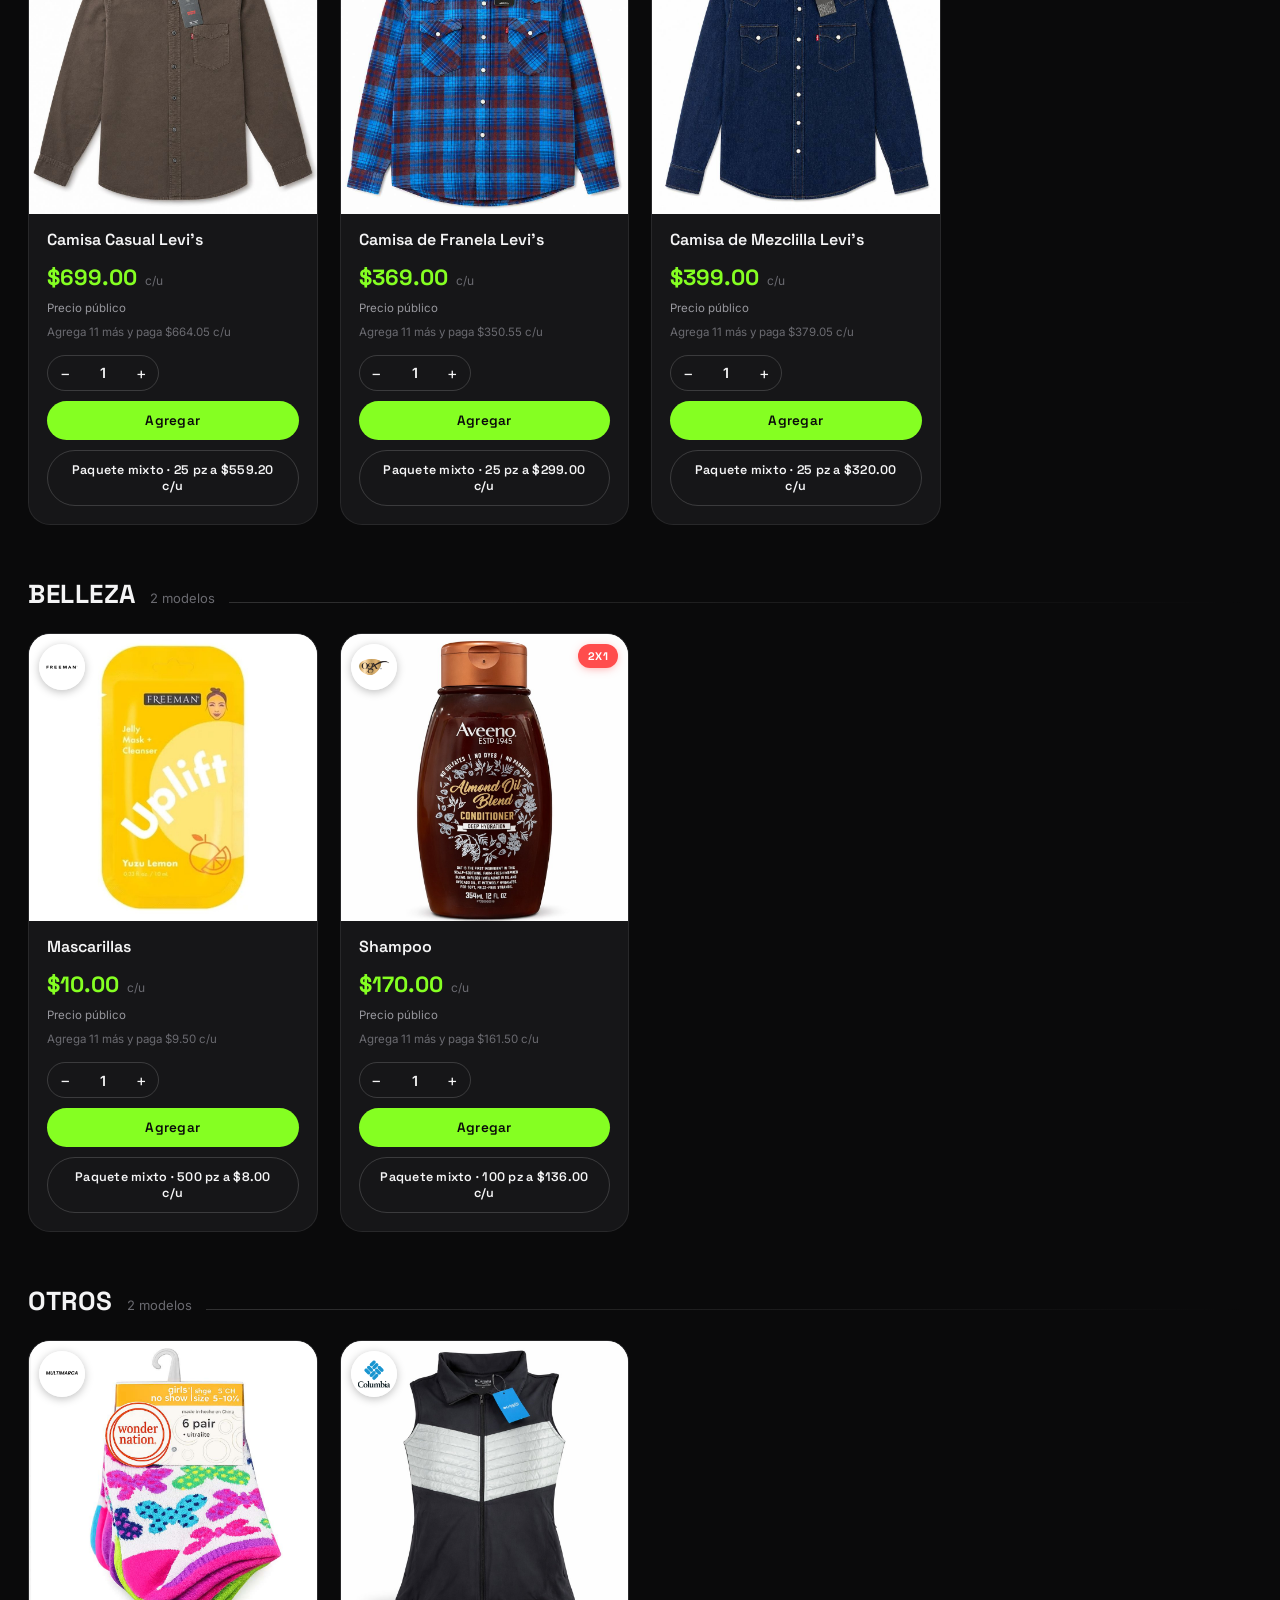
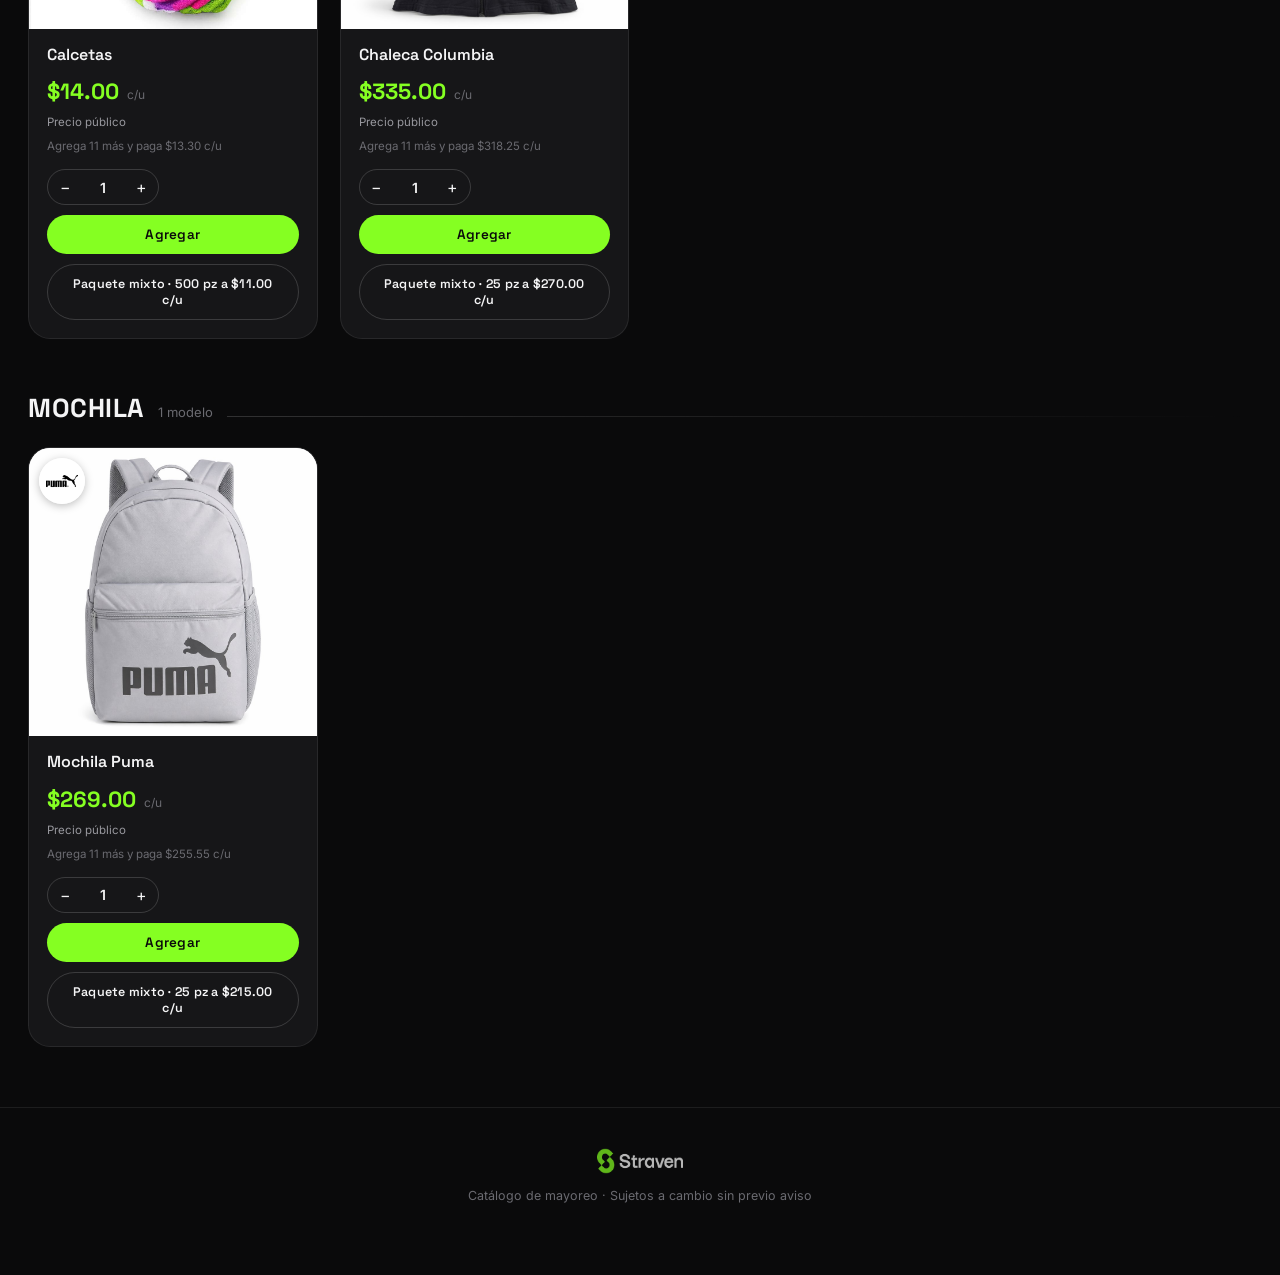
==== commit 1c5004d3: "Quitar mencion de IVA en footers" ====
--- a/index.html
+++ b/index.html
@@ -4,7 +4,7 @@
 <meta charset="UTF-8">
 <meta name="viewport" content="width=device-width, initial-scale=1.0">
 <title>Straven — Catálogo Mayorista</title>
-<link rel="icon" href="imgs/logo.webp">
+<link rel="icon" href="imgs/logo_ch.webp">
 <link rel="preconnect" href="https://fonts.googleapis.com">
 <link rel="preconnect" href="https://fonts.gstatic.com" crossorigin>
 <link href="https://fonts.googleapis.com/css2?family=Space+Grotesk:wght@400;500;600;700&family=Inter:wght@400;500;600;700;800&display=swap" rel="stylesheet">
@@ -41,7 +41,7 @@
 <!-- ===== FOOTER ===== -->
 <footer class="site-footer">
   <img src="imgs/logo.webp" alt="Straven" class="footer-logo">
-  <p>Catálogo de mayoreo · Los precios incluyen IVA · Sujetos a cambio sin previo aviso</p>
+  <p>Catálogo de mayoreo · Sujetos a cambio sin previo aviso</p>
 </footer>
 
 <!-- ===== PRODUCT MODAL ===== -->
--- a/css/styles.css
+++ b/css/styles.css
@@ -456,6 +456,127 @@
   box-shadow: 0 14px 32px -6px rgba(0,0,0,0.6), 0 0 0 1px rgba(255,255,255,0.1);
 }
 
+/* ===================== DESCARGA CATÁLOGO ===================== */
+.catalog-download{
+  position:relative; z-index:1;
+  min-height: calc(100vh - 200px);
+  display:flex; align-items:center; justify-content:center;
+  padding: 70px 24px;
+  text-align:center;
+}
+.catalog-download-inner{ max-width: 640px; }
+.catalog-kicker{
+  font-family: var(--font-display); font-size:12.5px; letter-spacing:.22em;
+  text-transform:uppercase; color: var(--accent); margin:0 0 18px;
+}
+.catalog-title{
+  font-family: var(--font-display); font-weight:700;
+  font-size: clamp(30px, 5vw, 50px); line-height:1.18; margin:0 0 18px;
+}
+.catalog-sub{
+  color: var(--text-dim); font-size:16px; line-height:1.65;
+  max-width: 480px; margin: 0 auto 44px;
+}
+.btn-download{
+  position:relative; isolation:isolate;
+  display:inline-flex; align-items:center; gap:12px;
+  font-family: var(--font-display); font-weight:700; font-size:16px;
+  letter-spacing:.04em; text-transform:uppercase;
+  color:#0a0a0b; background: var(--accent);
+  padding: 19px 38px; border-radius:999px;
+  box-shadow: 0 14px 34px -10px rgba(133,255,34,0.5);
+  transition: transform .25s ease, box-shadow .25s ease;
+}
+.btn-download:hover{
+  transform: translateY(-3px) scale(1.03);
+  box-shadow: 0 18px 40px -10px rgba(133,255,34,0.65);
+}
+.btn-download::before, .btn-download::after{
+  content:""; position:absolute; inset:0; border-radius:999px;
+  border: 2px solid var(--accent);
+  opacity:0.6; z-index:-1;
+  animation: ring-pulse 2.4s ease-out infinite;
+  pointer-events:none;
+}
+.btn-download::after{ animation-delay: 1.2s; }
+@keyframes ring-pulse{
+  0%{ transform: scale(1); opacity:.55; }
+  100%{ transform: scale(1.45); opacity:0; }
+}
+.btn-download-icon{ width:20px; height:20px; animation: bounce-down 1.4s ease-in-out infinite; }
+@keyframes bounce-down{
+  0%,50%,100%{ transform: translateY(0); }
+  25%{ transform: translateY(3px); }
+}
+.catalog-note{
+  margin-top:24px; font-size:12.5px; color: var(--text-faint); letter-spacing:.05em;
+}
+
+/* ===================== LINKTREE ===================== */
+.links-page{
+  position:relative; z-index:1;
+  min-height:100vh;
+  display:flex; align-items:center; justify-content:center;
+  padding: 56px 20px;
+}
+.links-inner{ max-width: 420px; width:100%; text-align:center; }
+.links-logo{
+  width:84px; height:84px; object-fit:cover; border-radius:50%;
+  margin: 0 auto 18px;
+  border: 2px solid var(--border-strong);
+}
+.links-title{
+  font-family: var(--font-display); font-weight:700; font-size:26px;
+  margin:0 0 6px; letter-spacing:.01em;
+}
+.links-sub{
+  color: var(--text-dim); font-size:14.5px; margin:0 0 32px;
+}
+.links-list{
+  display:flex; flex-direction:column; gap:14px;
+}
+.link-btn{
+  position:relative;
+  display:flex; align-items:center; gap:14px;
+  background: var(--card-solid);
+  border: 1px solid var(--border);
+  border-radius: var(--radius-md);
+  padding: 16px 18px;
+  font-family: var(--font-display); font-weight:600; font-size:15.5px;
+  color: var(--text);
+  transition: transform .2s ease, border-color .2s ease, background .2s ease;
+}
+.link-btn:hover{
+  transform: translateY(-2px);
+  border-color: var(--border-strong);
+  background: #1c1c1f;
+}
+.link-icon{
+  display:flex; align-items:center; justify-content:center;
+  width:38px; height:38px; flex:0 0 auto;
+  border-radius:50%;
+  background: var(--accent-dim);
+  color: var(--accent);
+}
+.link-icon svg{ width:20px; height:20px; }
+.link-label{ flex:1; text-align:left; }
+.link-arrow{
+  color: var(--text-faint); font-size:20px; line-height:1;
+  transition: transform .2s ease;
+}
+.link-btn:hover .link-arrow{ transform: translateX(3px); color: var(--accent); }
+
+.link-btn-accent{
+  background: var(--accent-dim);
+  border-color: var(--accent-glow);
+}
+.link-btn-accent .link-icon{ background: var(--accent); color:#0a0a0b; }
+.link-btn-accent:hover{ border-color: var(--accent); }
+
+.links-footer{
+  margin-top:32px; font-size:12px; color: var(--text-faint); letter-spacing:.03em;
+}
+
 /* ===================== RESPONSIVE ===================== */
 @media(max-width:520px){
   .header-inner{ padding: 12px 16px; }
@@ -467,4 +588,5 @@
   .card-price{ font-size:18px; }
   .whatsapp-float{ width:52px; height:52px; bottom:18px; right:18px; }
   .whatsapp-float svg{ width:26px; height:26px; }
-}
+  .btn-download{ padding:17px 28px; font-size:14.5px; }
+}
